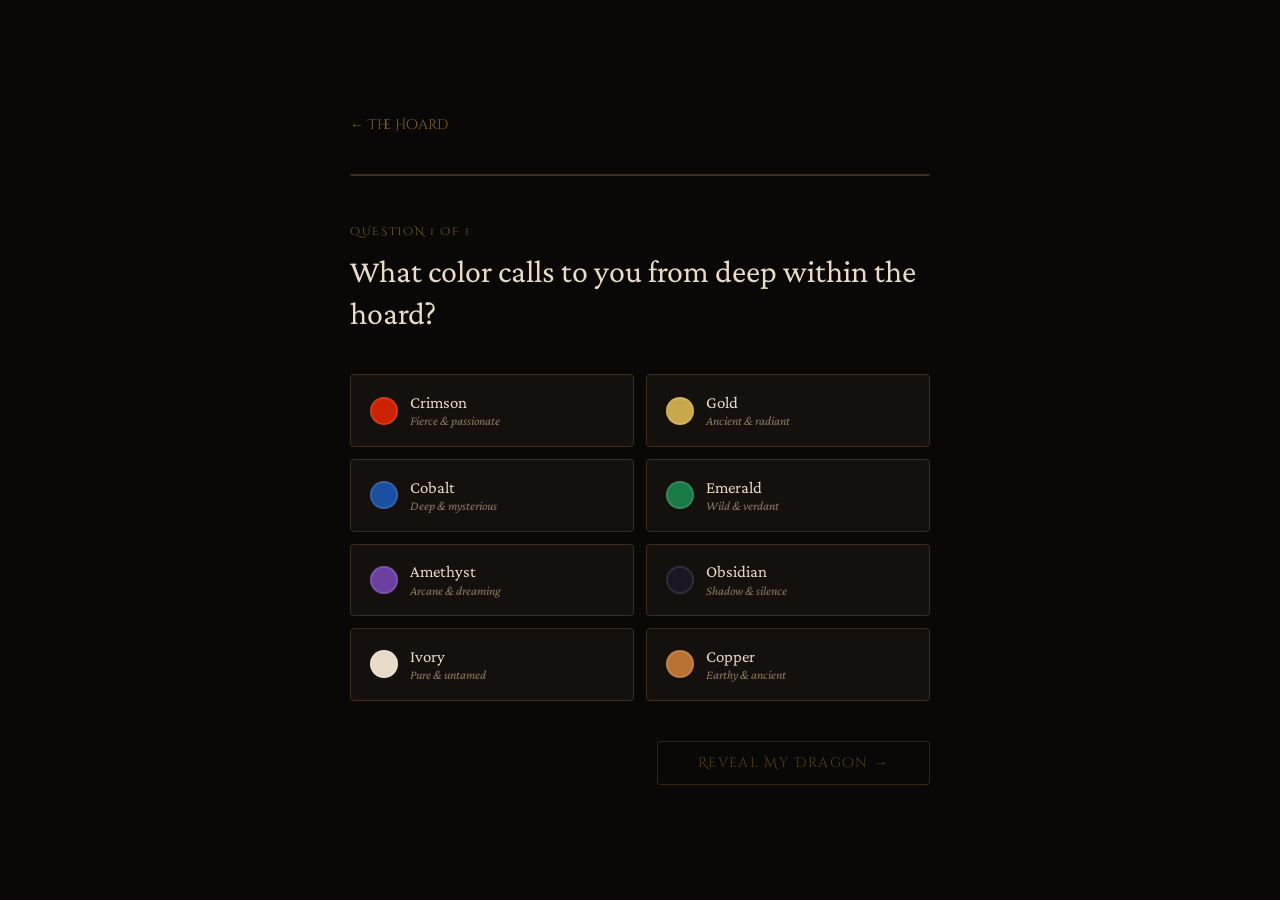
==== dragon_person_01/index.html @ 0d035095 "Basic version, no functionality" ====
<!DOCTYPE html>
<html lang="en">
<head>
  <meta charset="UTF-8">
  <meta name="viewport" content="width=device-width, initial-scale=1.0">
  <title>What Dragon Are You?</title>
  <link rel="preconnect" href="https://fonts.googleapis.com">
  <link href="https://fonts.googleapis.com/css2?family=Cinzel+Decorative:wght@700&family=Crimson+Pro:ital,wght@0,300;0,400;0,600;1,300;1,400&display=swap" rel="stylesheet">
  <style>
    :root {
      --bg: #0a0807;
      --surface: #13100e;
      --border: #3a2e22;
      --gold: #c9a84c;
      --gold-dim: #7a6030;
      --ember: #e05c2a;
      --text: #e8dcc8;
      --text-dim: #8a7a60;
    }
    * { box-sizing: border-box; margin: 0; padding: 0; }

    body {
      background: var(--bg);
      color: var(--text);
      font-family: 'Crimson Pro', serif;
      min-height: 100vh;
      display: flex;
      flex-direction: column;
      align-items: center;
      justify-content: center;
      padding: 2rem 1rem;
    }

    .container {
      max-width: 580px;
      width: 100%;
    }

    .back-link {
      display: inline-flex;
      align-items: center;
      gap: 0.4rem;
      color: var(--gold-dim);
      text-decoration: none;
      font-size: 0.85rem;
      font-family: 'Cinzel Decorative', serif;
      margin-bottom: 2.5rem;
      transition: color 0.2s;
    }
    .back-link:hover { color: var(--gold); }

    .progress-bar {
      height: 2px;
      background: var(--border);
      border-radius: 2px;
      margin-bottom: 3rem;
      overflow: hidden;
    }
    .progress-fill {
      height: 100%;
      background: linear-gradient(90deg, var(--gold-dim), var(--gold));
      border-radius: 2px;
      transition: width 0.5s ease;
    }

    .question-block {
      animation: fadeIn 0.5s ease;
    }
    @keyframes fadeIn {
      from { opacity: 0; transform: translateY(16px); }
      to { opacity: 1; transform: translateY(0); }
    }

    .q-number {
      font-family: 'Cinzel Decorative', serif;
      font-size: 0.7rem;
      color: var(--gold-dim);
      letter-spacing: 0.15em;
      margin-bottom: 0.75rem;
    }

    .q-text {
      font-size: clamp(1.5rem, 4vw, 2rem);
      font-weight: 400;
      line-height: 1.3;
      color: var(--text);
      margin-bottom: 2.5rem;
    }

    .choices {
      display: grid;
      grid-template-columns: 1fr 1fr;
      gap: 0.75rem;
    }

    .choice-btn {
      background: var(--surface);
      border: 1px solid var(--border);
      border-radius: 4px;
      padding: 1.1rem 1.2rem;
      cursor: pointer;
      transition: border-color 0.2s, background 0.2s, transform 0.15s;
      text-align: left;
      display: flex;
      align-items: center;
      gap: 0.75rem;
      color: var(--text);
      font-family: 'Crimson Pro', serif;
    }
    .choice-btn:hover {
      border-color: var(--gold-dim);
      background: #1a1410;
      transform: translateY(-2px);
    }
    .choice-btn.selected {
      border-color: var(--gold);
      background: #1e1810;
    }

    .choice-swatch {
      width: 28px;
      height: 28px;
      border-radius: 50%;
      flex-shrink: 0;
      border: 2px solid rgba(255,255,255,0.1);
    }
    .choice-label {
      font-size: 1.05rem;
      font-weight: 400;
    }
    .choice-sub {
      font-size: 0.8rem;
      color: var(--text-dim);
      font-style: italic;
      margin-top: 0.15rem;
    }

    .submit-row {
      margin-top: 2.5rem;
      text-align: right;
    }

    .submit-btn {
      background: transparent;
      border: 1px solid var(--gold-dim);
      color: var(--gold);
      font-family: 'Cinzel Decorative', serif;
      font-size: 0.85rem;
      padding: 0.75rem 2.5rem;
      border-radius: 3px;
      cursor: pointer;
      letter-spacing: 0.1em;
      transition: background 0.2s, border-color 0.2s, color 0.2s;
    }
    .submit-btn:hover:not(:disabled) {
      background: rgba(201,168,76,0.1);
      border-color: var(--gold);
    }
    .submit-btn:disabled {
      opacity: 0.35;
      cursor: not-allowed;
    }
  </style>
</head>
<body>
  <div class="container">
    <a href="../index.html" class="back-link">← The Hoard</a>

    <div class="progress-bar">
      <div class="progress-fill" id="progress" style="width: 0%"></div>
    </div>

    <div class="question-block" id="question-block">
      <div class="q-number">QUESTION 1 OF 1</div>
      <div class="q-text">What color calls to you from deep within the hoard?</div>

      <div class="choices" id="choices"></div>

      <div class="submit-row">
        <button class="submit-btn" id="submit-btn" disabled>Reveal My Dragon →</button>
      </div>
    </div>
  </div>

  <script>
    // ── Color options ───────────────────────────────────────────
    // Add more questions here later — just append to QUESTIONS array
    const QUESTIONS = [
      {
        key: 'color',
        text: 'What color calls to you from deep within the hoard?',
        options: [
          { value: 'crimson',   label: 'Crimson',   sub: 'Fierce & passionate',  hex: '#cc2200' },
          { value: 'gold',      label: 'Gold',      sub: 'Ancient & radiant',    hex: '#c9a84c' },
          { value: 'cobalt',    label: 'Cobalt',    sub: 'Deep & mysterious',    hex: '#1a4fa0' },
          { value: 'emerald',   label: 'Emerald',   sub: 'Wild & verdant',       hex: '#1a7a45' },
          { value: 'amethyst',  label: 'Amethyst',  sub: 'Arcane & dreaming',    hex: '#6b3fa0' },
          { value: 'obsidian',  label: 'Obsidian',  sub: 'Shadow & silence',     hex: '#1a1520' },
          { value: 'ivory',     label: 'Ivory',     sub: 'Pure & untamed',       hex: '#e8dcc8' },
          { value: 'copper',    label: 'Copper',    sub: 'Earthy & ancient',     hex: '#b87333' },
        ]
      }
    ];

    // ── Cookie helpers ──────────────────────────────────────────
    function setCookie(name, value, days = 365) {
      const d = new Date();
      d.setTime(d.getTime() + days * 24 * 60 * 60 * 1000);
      document.cookie = `${name}=${encodeURIComponent(value)};expires=${d.toUTCString()};path=/`;
    }
    function getCookie(name) {
      const v = document.cookie.split(';').map(c => c.trim()).find(c => c.startsWith(name + '='));
      return v ? decodeURIComponent(v.split('=')[1]) : null;
    }

    // ── Build UI ────────────────────────────────────────────────
    const q = QUESTIONS[0];
    const choices = document.getElementById('choices');
    let selected = null;

    q.options.forEach(opt => {
      const btn = document.createElement('button');
      btn.className = 'choice-btn';
      btn.dataset.value = opt.value;
      btn.dataset.hex = opt.hex;
      btn.innerHTML = `
        <span class="choice-swatch" style="background:${opt.hex}"></span>
        <span>
          <div class="choice-label">${opt.label}</div>
          <div class="choice-sub">${opt.sub}</div>
        </span>
      `;
      btn.addEventListener('click', () => {
        document.querySelectorAll('.choice-btn').forEach(b => b.classList.remove('selected'));
        btn.classList.add('selected');
        selected = { value: opt.value, hex: opt.hex };
        document.getElementById('submit-btn').disabled = false;
      });
      choices.appendChild(btn);
    });

    document.getElementById('progress').style.width = '0%';

    document.getElementById('submit-btn').addEventListener('click', () => {
      if (!selected) return;
      // Save answers as cookie
      const answers = { color: selected.value, colorHex: selected.hex };
      setCookie('quiz_dragon_person_01_answers', JSON.stringify(answers));
      setCookie('quiz_dragon_person_01_done', 'true');
      window.location.href = 'result.html';
    });
  </script>
</body>
</html>
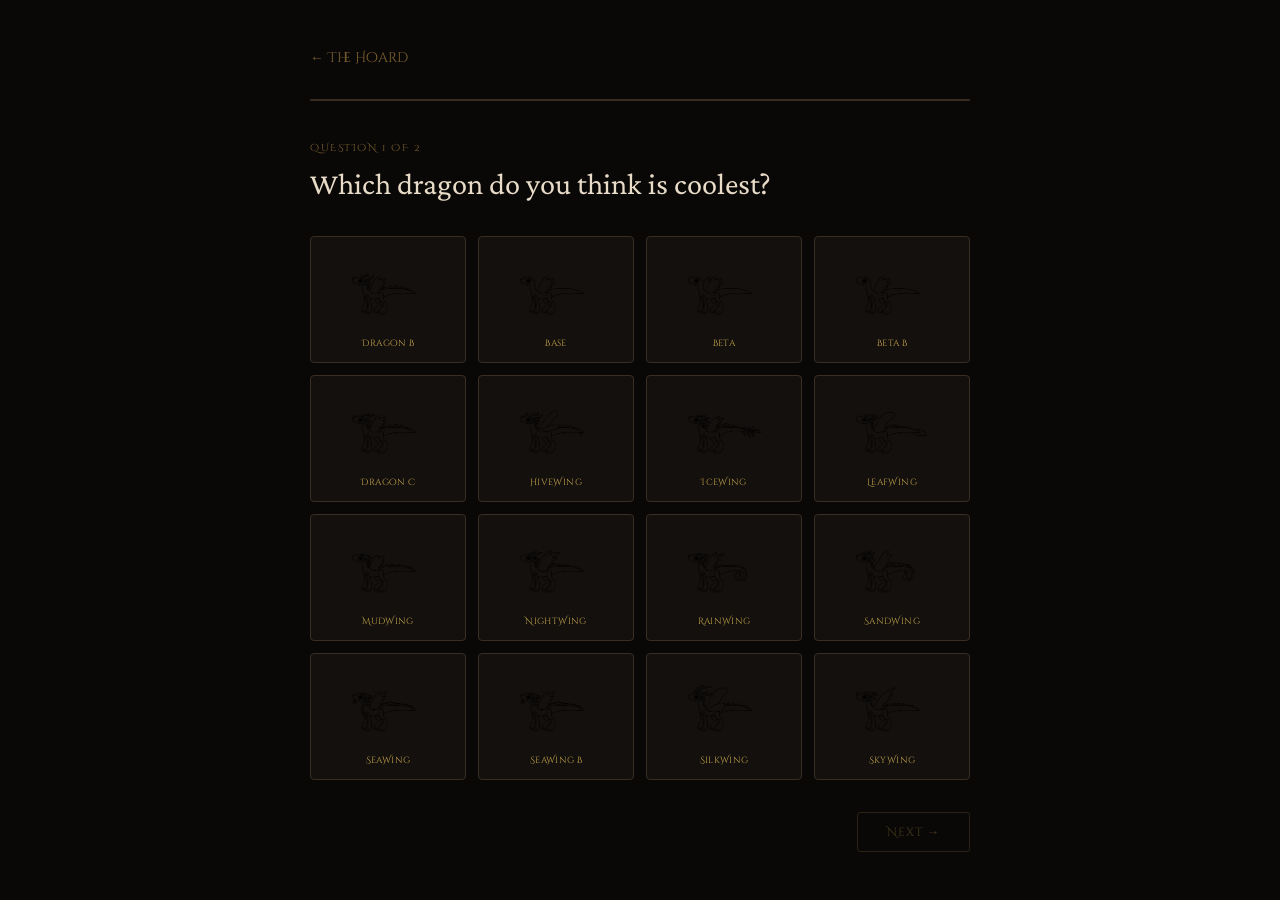
==== commit 48afc5ff: "first functional version?" ====
--- a/dragon_person_01/index.html
+++ b/dragon_person_01/index.html
@@ -18,7 +18,6 @@
       --text-dim: #8a7a60;
     }
     * { box-sizing: border-box; margin: 0; padding: 0; }
-
     body {
       background: var(--bg);
       color: var(--text);
@@ -30,225 +29,239 @@
       justify-content: center;
       padding: 2rem 1rem;
     }
-
-    .container {
-      max-width: 580px;
-      width: 100%;
-    }
-
+    .container { max-width: 660px; width: 100%; }
     .back-link {
-      display: inline-flex;
-      align-items: center;
-      gap: 0.4rem;
-      color: var(--gold-dim);
-      text-decoration: none;
-      font-size: 0.85rem;
-      font-family: 'Cinzel Decorative', serif;
-      margin-bottom: 2.5rem;
-      transition: color 0.2s;
+      display: inline-flex; align-items: center; gap: 0.4rem;
+      color: var(--gold-dim); text-decoration: none;
+      font-size: 0.85rem; font-family: 'Cinzel Decorative', serif;
+      margin-bottom: 2rem; transition: color 0.2s;
     }
     .back-link:hover { color: var(--gold); }
-
     .progress-bar {
-      height: 2px;
-      background: var(--border);
-      border-radius: 2px;
-      margin-bottom: 3rem;
-      overflow: hidden;
+      height: 2px; background: var(--border); border-radius: 2px;
+      margin-bottom: 2.5rem; overflow: hidden;
     }
     .progress-fill {
       height: 100%;
       background: linear-gradient(90deg, var(--gold-dim), var(--gold));
-      border-radius: 2px;
-      transition: width 0.5s ease;
-    }
-
-    .question-block {
-      animation: fadeIn 0.5s ease;
-    }
+      border-radius: 2px; transition: width 0.5s ease;
+    }
+    .screen { display: none; animation: fadeIn 0.4s ease; }
+    .screen.active { display: block; }
     @keyframes fadeIn {
-      from { opacity: 0; transform: translateY(16px); }
-      to { opacity: 1; transform: translateY(0); }
-    }
-
+      from { opacity: 0; transform: translateY(14px); }
+      to   { opacity: 1; transform: translateY(0); }
+    }
     .q-number {
-      font-family: 'Cinzel Decorative', serif;
-      font-size: 0.7rem;
-      color: var(--gold-dim);
-      letter-spacing: 0.15em;
-      margin-bottom: 0.75rem;
-    }
-
+      font-family: 'Cinzel Decorative', serif; font-size: 0.65rem;
+      color: var(--gold-dim); letter-spacing: 0.15em; margin-bottom: 0.6rem;
+    }
     .q-text {
-      font-size: clamp(1.5rem, 4vw, 2rem);
-      font-weight: 400;
-      line-height: 1.3;
-      color: var(--text);
-      margin-bottom: 2.5rem;
-    }
-
-    .choices {
+      font-size: clamp(1.4rem, 4vw, 1.9rem); font-weight: 400;
+      line-height: 1.3; margin-bottom: 2rem;
+    }
+    /* Dragon grid */
+    .dragon-grid {
       display: grid;
-      grid-template-columns: 1fr 1fr;
+      grid-template-columns: repeat(auto-fill, minmax(130px, 1fr));
       gap: 0.75rem;
     }
-
-    .choice-btn {
-      background: var(--surface);
-      border: 1px solid var(--border);
-      border-radius: 4px;
-      padding: 1.1rem 1.2rem;
-      cursor: pointer;
+    .dragon-card {
+      background: var(--surface); border: 1px solid var(--border);
+      border-radius: 4px; padding: 0.75rem; cursor: pointer;
       transition: border-color 0.2s, background 0.2s, transform 0.15s;
-      text-align: left;
-      display: flex;
-      align-items: center;
+      text-align: center; color: var(--text);
+      font-family: 'Crimson Pro', serif;
+    }
+    .dragon-card:hover  { border-color: var(--gold-dim); background: #1a1410; transform: translateY(-2px); }
+    .dragon-card.selected { border-color: var(--gold); background: #1e1810; }
+    .dragon-preview {
+      width: 80px; height: 80px; object-fit: contain;
+      margin: 0 auto 0.5rem; display: block;
+    }
+    .dragon-placeholder {
+      width: 80px; height: 80px; margin: 0 auto 0.5rem;
+      display: none; align-items: center; justify-content: center;
+      font-size: 2.2rem; opacity: 0.25;
+    }
+    .dragon-card-name {
+      font-family: 'Cinzel Decorative', serif; font-size: 0.58rem;
+      color: var(--gold); letter-spacing: 0.04em; line-height: 1.4;
+    }
+    /* Color grid */
+    .color-grid {
+      display: grid;
+      grid-template-columns: repeat(auto-fill, minmax(140px, 1fr));
       gap: 0.75rem;
-      color: var(--text);
-      font-family: 'Crimson Pro', serif;
-    }
-    .choice-btn:hover {
-      border-color: var(--gold-dim);
-      background: #1a1410;
-      transform: translateY(-2px);
-    }
-    .choice-btn.selected {
-      border-color: var(--gold);
-      background: #1e1810;
-    }
-
-    .choice-swatch {
-      width: 28px;
-      height: 28px;
-      border-radius: 50%;
-      flex-shrink: 0;
-      border: 2px solid rgba(255,255,255,0.1);
-    }
-    .choice-label {
-      font-size: 1.05rem;
-      font-weight: 400;
-    }
-    .choice-sub {
-      font-size: 0.8rem;
-      color: var(--text-dim);
-      font-style: italic;
-      margin-top: 0.15rem;
-    }
-
-    .submit-row {
-      margin-top: 2.5rem;
-      text-align: right;
-    }
-
-    .submit-btn {
+    }
+    .color-card {
+      background: var(--surface); border: 1px solid var(--border);
+      border-radius: 4px; padding: 0.9rem 1rem; cursor: pointer;
+      transition: border-color 0.2s, background 0.2s, transform 0.15s;
+      display: flex; align-items: center; gap: 0.7rem;
+      color: var(--text); font-family: 'Crimson Pro', serif;
+    }
+    .color-card:hover   { border-color: var(--gold-dim); background: #1a1410; transform: translateY(-2px); }
+    .color-card.selected { border-color: var(--gold); background: #1e1810; }
+    .color-swatch {
+      width: 26px; height: 26px; border-radius: 50%; flex-shrink: 0;
+      border: 2px solid rgba(255,255,255,0.12);
+    }
+    .color-name { font-size: 0.95rem; }
+    .color-sub  { font-size: 0.75rem; color: var(--text-dim); font-style: italic; margin-top: 0.1rem; }
+    /* Nav */
+    .nav-row {
+      margin-top: 2rem; display: flex;
+      justify-content: space-between; align-items: center;
+    }
+    .btn {
+      border-radius: 3px; cursor: pointer;
+      font-family: 'Cinzel Decorative', serif; font-size: 0.78rem;
+      padding: 0.65rem 1.8rem; letter-spacing: 0.08em;
+      transition: background 0.2s, border-color 0.2s, color 0.2s;
       background: transparent;
-      border: 1px solid var(--gold-dim);
-      color: var(--gold);
-      font-family: 'Cinzel Decorative', serif;
-      font-size: 0.85rem;
-      padding: 0.75rem 2.5rem;
-      border-radius: 3px;
-      cursor: pointer;
-      letter-spacing: 0.1em;
-      transition: background 0.2s, border-color 0.2s, color 0.2s;
-    }
-    .submit-btn:hover:not(:disabled) {
-      background: rgba(201,168,76,0.1);
-      border-color: var(--gold);
-    }
-    .submit-btn:disabled {
-      opacity: 0.35;
-      cursor: not-allowed;
-    }
+    }
+    .btn-primary { border: 1px solid var(--gold-dim); color: var(--gold); }
+    .btn-primary:hover:not(:disabled) { background: rgba(201,168,76,0.1); border-color: var(--gold); }
+    .btn-primary:disabled { opacity: 0.3; cursor: not-allowed; }
+    .btn-ghost  { border: 1px solid var(--border); color: var(--text-dim); }
+    .btn-ghost:hover { border-color: var(--gold-dim); color: var(--text); }
+    .invisible  { opacity: 0; pointer-events: none; }
   </style>
 </head>
 <body>
-  <div class="container">
-    <a href="../index.html" class="back-link">← The Hoard</a>
-
-    <div class="progress-bar">
-      <div class="progress-fill" id="progress" style="width: 0%"></div>
-    </div>
-
-    <div class="question-block" id="question-block">
-      <div class="q-number">QUESTION 1 OF 1</div>
-      <div class="q-text">What color calls to you from deep within the hoard?</div>
-
-      <div class="choices" id="choices"></div>
-
-      <div class="submit-row">
-        <button class="submit-btn" id="submit-btn" disabled>Reveal My Dragon →</button>
-      </div>
+<div class="container">
+  <a href="../index.html" class="back-link">← The Hoard</a>
+  <div class="progress-bar"><div class="progress-fill" id="progress" style="width:0%"></div></div>
+
+  <!-- Q1 -->
+  <div class="screen active" id="screen-1">
+    <div class="q-number">QUESTION 1 OF 2</div>
+    <div class="q-text">Which dragon do you think is coolest?</div>
+    <div class="dragon-grid" id="dragon-grid"></div>
+    <div class="nav-row">
+      <span></span>
+      <button class="btn btn-primary" id="q1-next" disabled>Next →</button>
     </div>
   </div>
 
-  <script>
-    // ── Color options ───────────────────────────────────────────
-    // Add more questions here later — just append to QUESTIONS array
-    const QUESTIONS = [
-      {
-        key: 'color',
-        text: 'What color calls to you from deep within the hoard?',
-        options: [
-          { value: 'crimson',   label: 'Crimson',   sub: 'Fierce & passionate',  hex: '#cc2200' },
-          { value: 'gold',      label: 'Gold',      sub: 'Ancient & radiant',    hex: '#c9a84c' },
-          { value: 'cobalt',    label: 'Cobalt',    sub: 'Deep & mysterious',    hex: '#1a4fa0' },
-          { value: 'emerald',   label: 'Emerald',   sub: 'Wild & verdant',       hex: '#1a7a45' },
-          { value: 'amethyst',  label: 'Amethyst',  sub: 'Arcane & dreaming',    hex: '#6b3fa0' },
-          { value: 'obsidian',  label: 'Obsidian',  sub: 'Shadow & silence',     hex: '#1a1520' },
-          { value: 'ivory',     label: 'Ivory',     sub: 'Pure & untamed',       hex: '#e8dcc8' },
-          { value: 'copper',    label: 'Copper',    sub: 'Earthy & ancient',     hex: '#b87333' },
-        ]
-      }
-    ];
-
-    // ── Cookie helpers ──────────────────────────────────────────
-    function setCookie(name, value, days = 365) {
-      const d = new Date();
-      d.setTime(d.getTime() + days * 24 * 60 * 60 * 1000);
-      document.cookie = `${name}=${encodeURIComponent(value)};expires=${d.toUTCString()};path=/`;
-    }
-    function getCookie(name) {
-      const v = document.cookie.split(';').map(c => c.trim()).find(c => c.startsWith(name + '='));
-      return v ? decodeURIComponent(v.split('=')[1]) : null;
-    }
-
-    // ── Build UI ────────────────────────────────────────────────
-    const q = QUESTIONS[0];
-    const choices = document.getElementById('choices');
-    let selected = null;
-
-    q.options.forEach(opt => {
-      const btn = document.createElement('button');
-      btn.className = 'choice-btn';
-      btn.dataset.value = opt.value;
-      btn.dataset.hex = opt.hex;
-      btn.innerHTML = `
-        <span class="choice-swatch" style="background:${opt.hex}"></span>
-        <span>
-          <div class="choice-label">${opt.label}</div>
-          <div class="choice-sub">${opt.sub}</div>
-        </span>
-      `;
-      btn.addEventListener('click', () => {
-        document.querySelectorAll('.choice-btn').forEach(b => b.classList.remove('selected'));
-        btn.classList.add('selected');
-        selected = { value: opt.value, hex: opt.hex };
-        document.getElementById('submit-btn').disabled = false;
-      });
-      choices.appendChild(btn);
+  <!-- Q2 -->
+  <div class="screen" id="screen-2">
+    <div class="q-number">QUESTION 2 OF 2</div>
+    <div class="q-text">What color calls to you from deep within the hoard?</div>
+    <div class="color-grid" id="color-grid"></div>
+    <div class="nav-row">
+      <button class="btn btn-ghost" id="q2-back">← Back</button>
+      <button class="btn btn-primary" id="q2-submit" disabled>Reveal My Dragon →</button>
+    </div>
+  </div>
+</div>
+
+<script>
+  const DRAGONS = [
+    { file: 'b',         label: 'Dragon B'  },
+    { file: 'base',      label: 'Base'      },
+    { file: 'beta',      label: 'Beta'      },
+    { file: 'betab',     label: 'Beta B'    },
+    { file: 'c',         label: 'Dragon C'  },
+    { file: 'hivewing',  label: 'HiveWing'  },
+    { file: 'icewing',   label: 'IceWing'   },
+    { file: 'leafwing',  label: 'LeafWing'  },
+    { file: 'mudwing',   label: 'MudWing'   },
+    { file: 'nightwing', label: 'NightWing' },
+    { file: 'rainwing',  label: 'RainWing'  },
+    { file: 'sandwing',  label: 'SandWing'  },
+    { file: 'seawing',   label: 'SeaWing'   },
+    { file: 'seawingb',  label: 'SeaWing B' },
+    { file: 'silkwing',  label: 'SilkWing'  },
+    { file: 'skywing',   label: 'SkyWing'   },
+  ];
+
+  const COLORS = [
+    { value: 'crimson',  label: 'Crimson',  sub: 'Fierce & passionate', hex: '#cc2200' },
+    { value: 'gold',     label: 'Gold',     sub: 'Ancient & radiant',   hex: '#c9a84c' },
+    { value: 'cobalt',   label: 'Cobalt',   sub: 'Deep & mysterious',   hex: '#1a4fa0' },
+    { value: 'emerald',  label: 'Emerald',  sub: 'Wild & verdant',      hex: '#1a7a45' },
+    { value: 'amethyst', label: 'Amethyst', sub: 'Arcane & dreaming',   hex: '#6b3fa0' },
+    { value: 'obsidian', label: 'Obsidian', sub: 'Shadow & silence',    hex: '#2a2535' },
+    { value: 'ivory',    label: 'Ivory',    sub: 'Pure & untamed',      hex: '#e8dcc8' },
+    { value: 'copper',   label: 'Copper',   sub: 'Earthy & ancient',    hex: '#b87333' },
+    { value: 'rose',     label: 'Rose',     sub: 'Soft & deadly',       hex: '#c05080' },
+    { value: 'teal',     label: 'Teal',     sub: 'Current & tide',      hex: '#2a9d8f' },
+    { value: 'silver',   label: 'Silver',   sub: 'Cold & precise',      hex: '#9ab0c0' },
+    { value: 'ochre',    label: 'Ochre',    sub: 'Dusty & ancient',     hex: '#c8860a' },
+  ];
+
+  function setCookie(name, val, days = 365) {
+    const d = new Date();
+    d.setTime(d.getTime() + days * 86400000);
+    document.cookie = `${name}=${encodeURIComponent(val)};expires=${d.toUTCString()};path=/`;
+  }
+
+  let selectedDragon = null;
+  let selectedColor  = null;
+
+  // Build dragon grid
+  const dgrid = document.getElementById('dragon-grid');
+  DRAGONS.forEach(d => {
+    const btn = document.createElement('button');
+    btn.className = 'dragon-card';
+    btn.innerHTML = `
+      <img class="dragon-preview" src="base/lines/${d.file}.png" alt="${d.label}"
+           onerror="this.style.display='none';this.nextElementSibling.style.display='flex'">
+      <div class="dragon-placeholder">🐉</div>
+      <div class="dragon-card-name">${d.label}</div>
+    `;
+    btn.addEventListener('click', () => {
+      dgrid.querySelectorAll('.dragon-card').forEach(c => c.classList.remove('selected'));
+      btn.classList.add('selected');
+      selectedDragon = d.file;
+      document.getElementById('q1-next').disabled = false;
     });
-
-    document.getElementById('progress').style.width = '0%';
-
-    document.getElementById('submit-btn').addEventListener('click', () => {
-      if (!selected) return;
-      // Save answers as cookie
-      const answers = { color: selected.value, colorHex: selected.hex };
-      setCookie('quiz_dragon_person_01_answers', JSON.stringify(answers));
-      setCookie('quiz_dragon_person_01_done', 'true');
-      window.location.href = 'result.html';
+    dgrid.appendChild(btn);
+  });
+
+  // Build color grid
+  const cgrid = document.getElementById('color-grid');
+  COLORS.forEach(c => {
+    const btn = document.createElement('button');
+    btn.className = 'color-card';
+    btn.innerHTML = `
+      <span class="color-swatch" style="background:${c.hex}"></span>
+      <span>
+        <div class="color-name">${c.label}</div>
+        <div class="color-sub">${c.sub}</div>
+      </span>
+    `;
+    btn.addEventListener('click', () => {
+      cgrid.querySelectorAll('.color-card').forEach(b => b.classList.remove('selected'));
+      btn.classList.add('selected');
+      selectedColor = { value: c.value, hex: c.hex };
+      document.getElementById('q2-submit').disabled = false;
     });
-  </script>
+    cgrid.appendChild(btn);
+  });
+
+  // Navigation
+  let current = 0;
+  const screens = ['screen-1', 'screen-2'];
+  function goTo(n) {
+    document.getElementById(screens[current]).classList.remove('active');
+    current = n;
+    document.getElementById(screens[current]).classList.add('active');
+    document.getElementById('progress').style.width = `${(current / (screens.length - 1)) * 100}%`;
+    window.scrollTo({ top: 0, behavior: 'smooth' });
+  }
+
+  document.getElementById('q1-next').addEventListener('click', () => { if (selectedDragon) goTo(1); });
+  document.getElementById('q2-back').addEventListener('click', () => goTo(0));
+  document.getElementById('q2-submit').addEventListener('click', () => {
+    if (!selectedDragon || !selectedColor) return;
+    const answers = { dragon: selectedDragon, color: selectedColor.value, colorHex: selectedColor.hex };
+    setCookie('quiz_dragon_person_01_answers', JSON.stringify(answers));
+    setCookie('quiz_dragon_person_01_done', 'true');
+    window.location.href = 'result.html';
+  });
+</script>
 </body>
 </html>
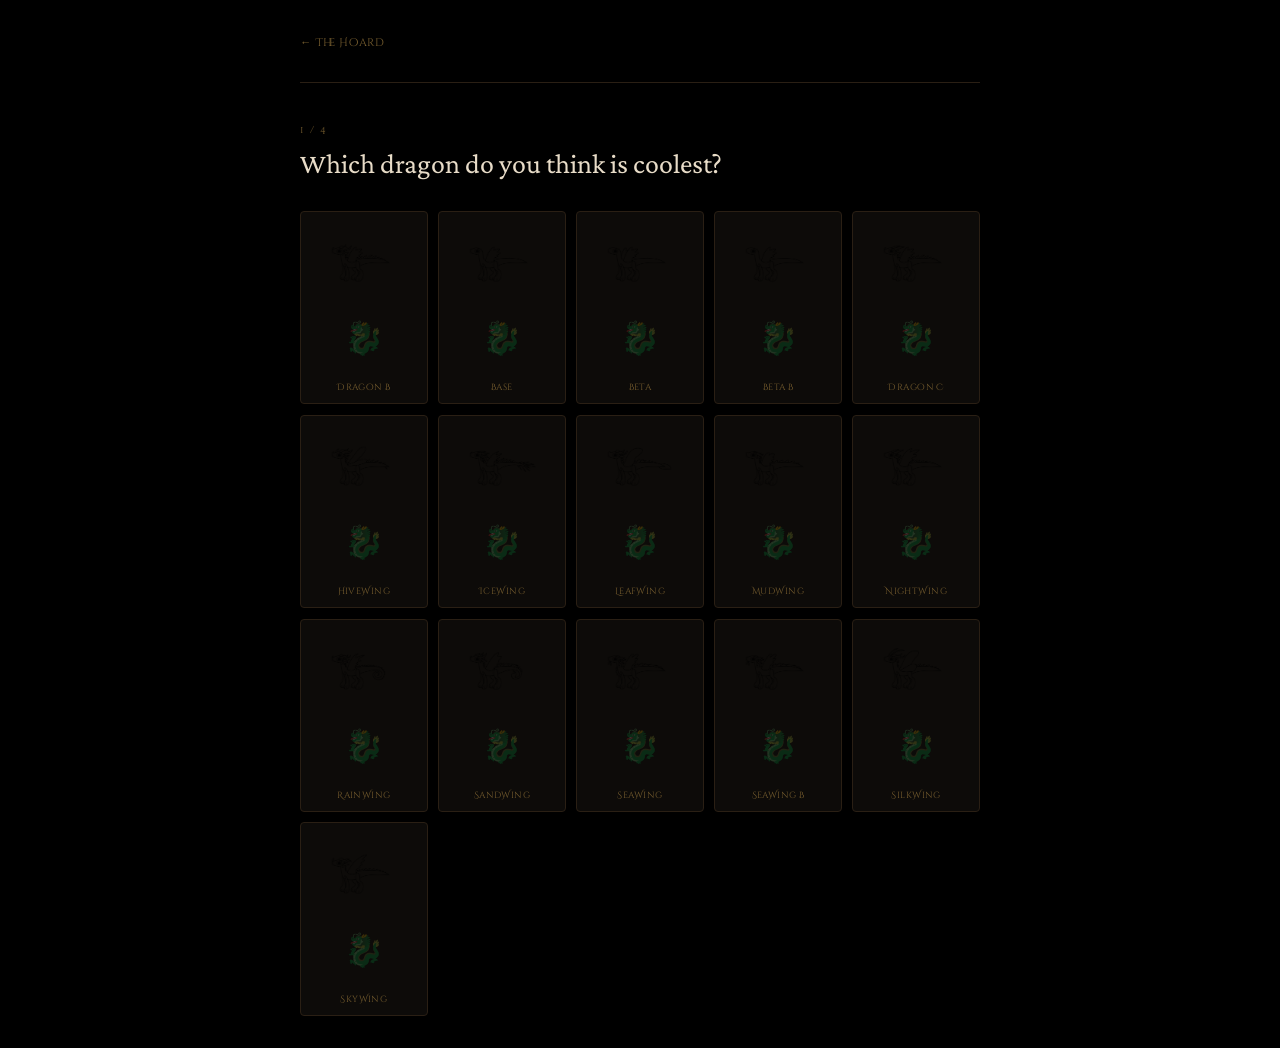
==== commit 7207d965: "more functionality" ====
--- a/dragon_person_01/index.html
+++ b/dragon_person_01/index.html
@@ -4,129 +4,115 @@
   <meta charset="UTF-8">
   <meta name="viewport" content="width=device-width, initial-scale=1.0">
   <title>What Dragon Are You?</title>
-  <link rel="preconnect" href="https://fonts.googleapis.com">
-  <link href="https://fonts.googleapis.com/css2?family=Cinzel+Decorative:wght@700&family=Crimson+Pro:ital,wght@0,300;0,400;0,600;1,300;1,400&display=swap" rel="stylesheet">
+  <link rel="stylesheet" href="../shared.css">
   <style>
-    :root {
-      --bg: #0a0807;
-      --surface: #13100e;
-      --border: #3a2e22;
-      --gold: #c9a84c;
-      --gold-dim: #7a6030;
-      --ember: #e05c2a;
-      --text: #e8dcc8;
-      --text-dim: #8a7a60;
-    }
-    * { box-sizing: border-box; margin: 0; padding: 0; }
-    body {
-      background: var(--bg);
-      color: var(--text);
-      font-family: 'Crimson Pro', serif;
-      min-height: 100vh;
-      display: flex;
-      flex-direction: column;
-      align-items: center;
-      justify-content: center;
-      padding: 2rem 1rem;
-    }
-    .container { max-width: 660px; width: 100%; }
-    .back-link {
-      display: inline-flex; align-items: center; gap: 0.4rem;
-      color: var(--gold-dim); text-decoration: none;
-      font-size: 0.85rem; font-family: 'Cinzel Decorative', serif;
-      margin-bottom: 2rem; transition: color 0.2s;
-    }
-    .back-link:hover { color: var(--gold); }
-    .progress-bar {
-      height: 2px; background: var(--border); border-radius: 2px;
-      margin-bottom: 2.5rem; overflow: hidden;
-    }
-    .progress-fill {
-      height: 100%;
-      background: linear-gradient(90deg, var(--gold-dim), var(--gold));
-      border-radius: 2px; transition: width 0.5s ease;
-    }
-    .screen { display: none; animation: fadeIn 0.4s ease; }
-    .screen.active { display: block; }
-    @keyframes fadeIn {
-      from { opacity: 0; transform: translateY(14px); }
-      to   { opacity: 1; transform: translateY(0); }
-    }
-    .q-number {
-      font-family: 'Cinzel Decorative', serif; font-size: 0.65rem;
-      color: var(--gold-dim); letter-spacing: 0.15em; margin-bottom: 0.6rem;
-    }
-    .q-text {
-      font-size: clamp(1.4rem, 4vw, 1.9rem); font-weight: 400;
-      line-height: 1.3; margin-bottom: 2rem;
-    }
-    /* Dragon grid */
+    /* ── Dragon thumbnail grid ─────────────────────────── */
     .dragon-grid {
       display: grid;
-      grid-template-columns: repeat(auto-fill, minmax(130px, 1fr));
-      gap: 0.75rem;
+      grid-template-columns: repeat(auto-fill, minmax(120px, 1fr));
+      gap: 0.65rem;
     }
     .dragon-card {
-      background: var(--surface); border: 1px solid var(--border);
-      border-radius: 4px; padding: 0.75rem; cursor: pointer;
-      transition: border-color 0.2s, background 0.2s, transform 0.15s;
-      text-align: center; color: var(--text);
-      font-family: 'Crimson Pro', serif;
-    }
-    .dragon-card:hover  { border-color: var(--gold-dim); background: #1a1410; transform: translateY(-2px); }
-    .dragon-card.selected { border-color: var(--gold); background: #1e1810; }
-    .dragon-preview {
-      width: 80px; height: 80px; object-fit: contain;
-      margin: 0 auto 0.5rem; display: block;
-    }
-    .dragon-placeholder {
-      width: 80px; height: 80px; margin: 0 auto 0.5rem;
-      display: none; align-items: center; justify-content: center;
-      font-size: 2.2rem; opacity: 0.25;
+      padding: 0.7rem 0.5rem 0.6rem;
+      text-align: center;
+    }
+    .dragon-thumb {
+      width: 72px; height: 72px;
+      object-fit: contain;
+      margin: 0 auto 0.45rem;
+      display: block;
+      opacity: 0.75;
+      transition: opacity 0.2s;
+    }
+    .dragon-card:hover .dragon-thumb,
+    .dragon-card.selected .dragon-thumb { opacity: 1; }
+    .dragon-thumb-placeholder {
+      width: 72px; height: 72px;
+      margin: 0 auto 0.45rem;
+      display: flex; align-items: center; justify-content: center;
+      font-size: 2rem; opacity: 0.2;
     }
     .dragon-card-name {
-      font-family: 'Cinzel Decorative', serif; font-size: 0.58rem;
-      color: var(--gold); letter-spacing: 0.04em; line-height: 1.4;
-    }
-    /* Color grid */
+      font-family: 'Cinzel Decorative', serif;
+      font-size: 0.55rem;
+      color: var(--gold-dim);
+      letter-spacing: 0.05em;
+      line-height: 1.4;
+    }
+    .dragon-card.selected .dragon-card-name { color: var(--gold); }
+
+    /* ── Color grid ────────────────────────────────────── */
     .color-grid {
       display: grid;
-      grid-template-columns: repeat(auto-fill, minmax(140px, 1fr));
-      gap: 0.75rem;
+      grid-template-columns: repeat(auto-fill, minmax(148px, 1fr));
+      gap: 0.65rem;
     }
     .color-card {
-      background: var(--surface); border: 1px solid var(--border);
-      border-radius: 4px; padding: 0.9rem 1rem; cursor: pointer;
-      transition: border-color 0.2s, background 0.2s, transform 0.15s;
+      padding: 0.85rem 1rem;
       display: flex; align-items: center; gap: 0.7rem;
-      color: var(--text); font-family: 'Crimson Pro', serif;
-    }
-    .color-card:hover   { border-color: var(--gold-dim); background: #1a1410; transform: translateY(-2px); }
-    .color-card.selected { border-color: var(--gold); background: #1e1810; }
+    }
     .color-swatch {
-      width: 26px; height: 26px; border-radius: 50%; flex-shrink: 0;
-      border: 2px solid rgba(255,255,255,0.12);
-    }
-    .color-name { font-size: 0.95rem; }
-    .color-sub  { font-size: 0.75rem; color: var(--text-dim); font-style: italic; margin-top: 0.1rem; }
-    /* Nav */
-    .nav-row {
-      margin-top: 2rem; display: flex;
-      justify-content: space-between; align-items: center;
-    }
-    .btn {
-      border-radius: 3px; cursor: pointer;
-      font-family: 'Cinzel Decorative', serif; font-size: 0.78rem;
-      padding: 0.65rem 1.8rem; letter-spacing: 0.08em;
-      transition: background 0.2s, border-color 0.2s, color 0.2s;
-      background: transparent;
-    }
-    .btn-primary { border: 1px solid var(--gold-dim); color: var(--gold); }
-    .btn-primary:hover:not(:disabled) { background: rgba(201,168,76,0.1); border-color: var(--gold); }
-    .btn-primary:disabled { opacity: 0.3; cursor: not-allowed; }
-    .btn-ghost  { border: 1px solid var(--border); color: var(--text-dim); }
-    .btn-ghost:hover { border-color: var(--gold-dim); color: var(--text); }
-    .invisible  { opacity: 0; pointer-events: none; }
+      width: 24px; height: 24px; border-radius: 50%; flex-shrink: 0;
+      border: 2px solid rgba(255,255,255,0.1);
+    }
+    .color-name { font-size: 0.95rem; line-height: 1.2; }
+    .color-sub  { font-size: 0.72rem; color: var(--text-dim); font-style: italic; }
+
+    /* ── Option list (Q3, Q4) ──────────────────────────── */
+    .option-list {
+      display: flex; flex-direction: column; gap: 0.55rem;
+    }
+    .option-card {
+      padding: 0.9rem 1.2rem;
+      display: flex; align-items: baseline; gap: 0.9rem;
+    }
+    .option-key {
+      font-family: 'Cinzel Decorative', serif;
+      font-size: 0.6rem;
+      color: var(--gold-dim);
+      letter-spacing: 0.1em;
+      flex-shrink: 0;
+      width: 1.4rem;
+      text-align: right;
+      transition: color 0.2s;
+    }
+    .option-card.selected .option-key { color: var(--gold); }
+    .option-label { font-size: 1.05rem; }
+    .option-sub   { font-size: 0.78rem; color: var(--text-dim); font-style: italic; margin-top: 0.1rem; }
+
+    /* ── Reveal screen ─────────────────────────────────── */
+    #screen-reveal {
+      text-align: center;
+    }
+    .reveal-title {
+      font-family: 'Cinzel Decorative', serif;
+      font-size: clamp(1.1rem, 3vw, 1.6rem);
+      color: var(--gold);
+      margin-bottom: 0.75rem;
+    }
+    .reveal-sub {
+      color: var(--text-dim);
+      font-style: italic;
+      font-size: 1rem;
+      margin-bottom: 2.5rem;
+      font-weight: 300;
+    }
+    .reveal-tags {
+      display: flex; flex-wrap: wrap;
+      justify-content: center; gap: 0.5rem;
+      margin-bottom: 2.5rem;
+    }
+    .tag {
+      background: var(--surface);
+      border: 1px solid var(--border-bright);
+      border-radius: 2px;
+      padding: 0.3rem 0.8rem;
+      font-size: 0.72rem;
+      font-family: 'Cinzel Decorative', serif;
+      color: var(--gold-dim);
+      letter-spacing: 0.06em;
+    }
+    .tag .tag-val { color: var(--text-dim); font-family: 'Crimson Pro', serif; font-style: italic; font-size: 0.85rem; letter-spacing: 0; }
   </style>
 </head>
 <body>
@@ -134,30 +120,51 @@
   <a href="../index.html" class="back-link">← The Hoard</a>
   <div class="progress-bar"><div class="progress-fill" id="progress" style="width:0%"></div></div>
 
-  <!-- Q1 -->
+  <!-- ── Q1: Dragon species ───────────────────────────────── -->
   <div class="screen active" id="screen-1">
-    <div class="q-number">QUESTION 1 OF 2</div>
+    <div class="q-number">1 / 4</div>
     <div class="q-text">Which dragon do you think is coolest?</div>
     <div class="dragon-grid" id="dragon-grid"></div>
-    <div class="nav-row">
-      <span></span>
-      <button class="btn btn-primary" id="q1-next" disabled>Next →</button>
-    </div>
-  </div>
-
-  <!-- Q2 -->
+  </div>
+
+  <!-- ── Q2: Color ────────────────────────────────────────── -->
   <div class="screen" id="screen-2">
-    <div class="q-number">QUESTION 2 OF 2</div>
+    <div class="q-number">2 / 4</div>
     <div class="q-text">What color calls to you from deep within the hoard?</div>
     <div class="color-grid" id="color-grid"></div>
-    <div class="nav-row">
-      <button class="btn btn-ghost" id="q2-back">← Back</button>
-      <button class="btn btn-primary" id="q2-submit" disabled>Reveal My Dragon →</button>
+  </div>
+
+  <!-- ── Q3: Activity → pattern type ─────────────────────── -->
+  <div class="screen" id="screen-3">
+    <div class="q-number">3 / 4</div>
+    <div class="q-text">Which of these do you enjoy most?</div>
+    <div class="option-list" id="activity-list"></div>
+  </div>
+
+  <!-- ── Q4: Title → pattern shape value ─────────────────── -->
+  <div class="screen" id="screen-4">
+    <div class="q-number">4 / 4</div>
+    <div class="q-text">Which of these titles do you relate to most?</div>
+    <div class="option-list" id="title-list"></div>
+  </div>
+
+  <!-- ── Reveal gate ──────────────────────────────────────── -->
+  <div class="screen" id="screen-reveal">
+    <div class="reveal-title">Your dragon awaits.</div>
+    <div class="reveal-sub">All choices made. Step through when you're ready.</div>
+    <div class="reveal-tags" id="reveal-tags"></div>
+    <div style="display:flex; justify-content:center; gap:0.75rem; flex-wrap:wrap;">
+      <button class="btn btn--ghost" id="retake-btn">Start Over</button>
+      <button class="btn btn--gold" id="reveal-btn">Reveal My Dragon →</button>
     </div>
   </div>
 </div>
 
 <script>
+  // ══════════════════════════════════════════════════════════
+  //  DATA
+  // ══════════════════════════════════════════════════════════
+
   const DRAGONS = [
     { file: 'b',         label: 'Dragon B'  },
     { file: 'base',      label: 'Base'      },
@@ -192,40 +199,97 @@
     { value: 'ochre',    label: 'Ochre',    sub: 'Dusty & ancient',     hex: '#c8860a' },
   ];
 
+  // Activity → pattern type
+  // patternType used as seed category in result.html
+  const ACTIVITIES = [
+    { value: 'running',  label: 'Running',          sub: 'The open road, the wind at your heels', patternType: 'stripes'  },
+    { value: 'climbing', label: 'Climbing',          sub: 'Rock and reach, summit in sight',       patternType: 'dots'     },
+    { value: 'basking',  label: 'Basking in the sun',sub: 'Still, warm, gloriously unhurried',     patternType: 'blobs'    },
+    { value: 'dancing',  label: 'Dancing',           sub: 'Sharp edges, sudden turns',             patternType: 'sharp'    },
+    { value: 'singing',  label: 'Singing',           sub: 'A long note unfurling in the air',      patternType: 'twisting' },
+    { value: 'surfing',  label: 'Surfing / Skating', sub: 'Ride the rhythm of the world',          patternType: 'waves'    },
+    { value: 'sleeping', label: 'Sleeping',          sub: 'Soft, deep, blissfully formless',       patternType: 'softblur' },
+  ];
+
+  // Title → pattern seed modifier (0–7)
+  const TITLES = [
+    { value: 'king',      label: 'King / Queen',  sub: 'Sovereignty flows from you',         seedMod: 0 },
+    { value: 'fighter',   label: 'Fighter',       sub: 'Conflict is how you know you\'re alive', seedMod: 1 },
+    { value: 'chief',     label: 'Chief',         sub: 'Others follow, without being asked',  seedMod: 2 },
+    { value: 'lover',     label: 'Lover',         sub: 'Everything you do, you do with heart', seedMod: 3 },
+    { value: 'explorer',  label: 'Explorer',      sub: 'There is always another horizon',     seedMod: 4 },
+    { value: 'builder',   label: 'Builder',       sub: 'You see what could be and make it',   seedMod: 5 },
+    { value: 'caretaker', label: 'Caretaker',     sub: 'Your strength is given to others',    seedMod: 6 },
+    { value: 'collector', label: 'Collector',     sub: 'Every beautiful thing deserves a home', seedMod: 7 },
+  ];
+
+  // ══════════════════════════════════════════════════════════
+  //  STATE
+  // ══════════════════════════════════════════════════════════
+  const answers = { dragon: null, color: null, colorHex: null, activity: null, patternType: null, title: null, seedMod: null };
+  const SCREENS  = ['screen-1','screen-2','screen-3','screen-4','screen-reveal'];
+  let current = 0;
+
+  // ══════════════════════════════════════════════════════════
+  //  COOKIES
+  // ══════════════════════════════════════════════════════════
   function setCookie(name, val, days = 365) {
     const d = new Date();
     d.setTime(d.getTime() + days * 86400000);
     document.cookie = `${name}=${encodeURIComponent(val)};expires=${d.toUTCString()};path=/`;
   }
-
-  let selectedDragon = null;
-  let selectedColor  = null;
-
-  // Build dragon grid
+  function deleteCookie(name) {
+    document.cookie = `${name}=;expires=Thu, 01 Jan 1970 00:00:00 UTC;path=/`;
+  }
+
+  // ══════════════════════════════════════════════════════════
+  //  NAVIGATION
+  // ══════════════════════════════════════════════════════════
+  function goTo(n) {
+    document.getElementById(SCREENS[current]).classList.remove('active');
+    current = n;
+    document.getElementById(SCREENS[current]).classList.add('active');
+    // progress: 0 at Q1, 100 at reveal screen
+    const pct = (current / (SCREENS.length - 1)) * 100;
+    document.getElementById('progress').style.width = pct + '%';
+    window.scrollTo({ top: 0, behavior: 'smooth' });
+  }
+
+  // Auto-advance: call this after each Q is answered
+  function advance() {
+    if (current < SCREENS.length - 1) goTo(current + 1);
+    if (current === SCREENS.length - 1) buildRevealSummary();
+  }
+
+  // ══════════════════════════════════════════════════════════
+  //  BUILD GRIDS
+  // ══════════════════════════════════════════════════════════
+
+  // Q1 — Dragon species
   const dgrid = document.getElementById('dragon-grid');
   DRAGONS.forEach(d => {
     const btn = document.createElement('button');
-    btn.className = 'dragon-card';
+    btn.className = 'choice-card dragon-card';
     btn.innerHTML = `
-      <img class="dragon-preview" src="base/lines/${d.file}.png" alt="${d.label}"
+      <img class="dragon-thumb" src="base/lines/${d.file}.png" alt="${d.label}"
            onerror="this.style.display='none';this.nextElementSibling.style.display='flex'">
-      <div class="dragon-placeholder">🐉</div>
+      <div class="dragon-thumb-placeholder">🐉</div>
       <div class="dragon-card-name">${d.label}</div>
     `;
     btn.addEventListener('click', () => {
       dgrid.querySelectorAll('.dragon-card').forEach(c => c.classList.remove('selected'));
       btn.classList.add('selected');
-      selectedDragon = d.file;
-      document.getElementById('q1-next').disabled = false;
+      answers.dragon = d.file;
+      setTimeout(advance, 180); // tiny delay so selection flash is visible
     });
     dgrid.appendChild(btn);
   });
 
-  // Build color grid
+  // Q2 — Color
   const cgrid = document.getElementById('color-grid');
   COLORS.forEach(c => {
     const btn = document.createElement('button');
-    btn.className = 'color-card';
+    btn.className = 'choice-card color-card';
     btn.innerHTML = `
       <span class="color-swatch" style="background:${c.hex}"></span>
       <span>
@@ -236,32 +300,93 @@
     btn.addEventListener('click', () => {
       cgrid.querySelectorAll('.color-card').forEach(b => b.classList.remove('selected'));
       btn.classList.add('selected');
-      selectedColor = { value: c.value, hex: c.hex };
-      document.getElementById('q2-submit').disabled = false;
+      answers.color    = c.value;
+      answers.colorHex = c.hex;
+      setTimeout(advance, 180);
     });
     cgrid.appendChild(btn);
   });
 
-  // Navigation
-  let current = 0;
-  const screens = ['screen-1', 'screen-2'];
-  function goTo(n) {
-    document.getElementById(screens[current]).classList.remove('active');
-    current = n;
-    document.getElementById(screens[current]).classList.add('active');
-    document.getElementById('progress').style.width = `${(current / (screens.length - 1)) * 100}%`;
-    window.scrollTo({ top: 0, behavior: 'smooth' });
-  }
-
-  document.getElementById('q1-next').addEventListener('click', () => { if (selectedDragon) goTo(1); });
-  document.getElementById('q2-back').addEventListener('click', () => goTo(0));
-  document.getElementById('q2-submit').addEventListener('click', () => {
-    if (!selectedDragon || !selectedColor) return;
-    const answers = { dragon: selectedDragon, color: selectedColor.value, colorHex: selectedColor.hex };
+  // Q3 — Activity
+  const alist = document.getElementById('activity-list');
+  ACTIVITIES.forEach((a, i) => {
+    const btn = document.createElement('button');
+    btn.className = 'choice-card option-card';
+    btn.innerHTML = `
+      <span class="option-key">${String.fromCharCode(65+i)}</span>
+      <span>
+        <div class="option-label">${a.label}</div>
+        <div class="option-sub">${a.sub}</div>
+      </span>
+    `;
+    btn.addEventListener('click', () => {
+      alist.querySelectorAll('.option-card').forEach(b => b.classList.remove('selected'));
+      btn.classList.add('selected');
+      answers.activity    = a.value;
+      answers.patternType = a.patternType;
+      setTimeout(advance, 180);
+    });
+    alist.appendChild(btn);
+  });
+
+  // Q4 — Title
+  const tlist = document.getElementById('title-list');
+  TITLES.forEach((t, i) => {
+    const btn = document.createElement('button');
+    btn.className = 'choice-card option-card';
+    btn.innerHTML = `
+      <span class="option-key">${String.fromCharCode(65+i)}</span>
+      <span>
+        <div class="option-label">${t.label}</div>
+        <div class="option-sub">${t.sub}</div>
+      </span>
+    `;
+    btn.addEventListener('click', () => {
+      tlist.querySelectorAll('.option-card').forEach(b => b.classList.remove('selected'));
+      btn.classList.add('selected');
+      answers.title   = t.value;
+      answers.seedMod = t.seedMod;
+      setTimeout(advance, 180);
+    });
+    tlist.appendChild(btn);
+  });
+
+  // ══════════════════════════════════════════════════════════
+  //  REVEAL SUMMARY
+  // ══════════════════════════════════════════════════════════
+  const COLOR_LABELS = Object.fromEntries(COLORS.map(c => [c.value, c.label]));
+
+  function buildRevealSummary() {
+    const tags = document.getElementById('reveal-tags');
+    tags.innerHTML = '';
+    const items = [
+      { k: 'Dragon',  v: DRAGONS.find(d => d.file === answers.dragon)?.label || answers.dragon },
+      { k: 'Color',   v: COLOR_LABELS[answers.color] || answers.color },
+      { k: 'Nature',  v: ACTIVITIES.find(a => a.value === answers.activity)?.label || answers.activity },
+      { k: 'Title',   v: TITLES.find(t => t.value === answers.title)?.label || answers.title },
+    ];
+    items.forEach(it => {
+      const tag = document.createElement('div');
+      tag.className = 'tag';
+      tag.innerHTML = `${it.k}: <span class="tag-val">${it.v}</span>`;
+      tags.appendChild(tag);
+    });
+  }
+
+  // ══════════════════════════════════════════════════════════
+  //  REVEAL / RETAKE
+  // ══════════════════════════════════════════════════════════
+  document.getElementById('reveal-btn').addEventListener('click', () => {
     setCookie('quiz_dragon_person_01_answers', JSON.stringify(answers));
     setCookie('quiz_dragon_person_01_done', 'true');
     window.location.href = 'result.html';
   });
+
+  document.getElementById('retake-btn').addEventListener('click', () => {
+    deleteCookie('quiz_dragon_person_01_answers');
+    deleteCookie('quiz_dragon_person_01_done');
+    window.location.reload();
+  });
 </script>
 </body>
 </html>
--- a/shared.css
+++ b/shared.css
@@ -0,0 +1,211 @@
+/* ═══════════════════════════════════════════════════════════
+   THE PERSONALITY HOARD — shared.css
+   Import this on every page. Add page-specific styles inline.
+   ═══════════════════════════════════════════════════════════ */
+
+@import url('https://fonts.googleapis.com/css2?family=Cinzel+Decorative:wght@700&family=Crimson+Pro:ital,wght@0,300;0,400;0,600;1,300;1,400&display=swap');
+
+/* ── Tokens ─────────────────────────────────────────────── */
+:root {
+  --bg:             #000000;
+  --surface:        #0d0b09;
+  --surface-2:      #141210;
+  --border:         #2a1f14;
+  --border-bright:  #4a3828;
+  --gold:           #c9a84c;
+  --gold-dim:       #7a6030;
+  --gold-faint:     rgba(201,168,76,0.07);
+  --ember:          #e05c2a;
+  --teal:           #2a9d8f;
+  --text:           #e8dcc8;
+  --text-dim:       #7a6a50;
+  --text-muted:     #3e3020;
+  --radius:         4px;
+  --ease:           0.2s ease;
+}
+
+/* ── Reset ──────────────────────────────────────────────── */
+*, *::before, *::after { box-sizing: border-box; margin: 0; padding: 0; }
+html { color-scheme: dark; }
+
+body {
+  background: var(--bg);
+  color: var(--text);
+  font-family: 'Crimson Pro', Georgia, serif;
+  min-height: 100vh;
+  display: flex;
+  flex-direction: column;
+  align-items: center;
+  justify-content: center;
+  padding: 2rem 1rem;
+  -webkit-font-smoothing: antialiased;
+}
+
+/* ── Layout ─────────────────────────────────────────────── */
+.container        { max-width: 680px; width: 100%; }
+.container--sm    { max-width: 500px; width: 100%; }
+.container--lg    { max-width: 860px; width: 100%; }
+
+/* ── Typography ─────────────────────────────────────────── */
+.display {
+  font-family: 'Cinzel Decorative', serif;
+  color: var(--gold);
+  letter-spacing: 0.05em;
+  line-height: 1.2;
+  text-shadow: 0 0 40px rgba(201,168,76,0.2);
+}
+.display--lg  { font-size: clamp(1.5rem, 5vw, 2.4rem); }
+.display--md  { font-size: clamp(1.1rem, 3vw, 1.6rem); }
+.display--sm  { font-size: 0.8rem; letter-spacing: 0.12em; }
+
+.q-number {
+  font-family: 'Cinzel Decorative', serif;
+  font-size: 0.62rem;
+  color: var(--gold-dim);
+  letter-spacing: 0.18em;
+  text-transform: uppercase;
+  margin-bottom: 0.5rem;
+}
+.q-text {
+  font-size: clamp(1.25rem, 3.5vw, 1.75rem);
+  font-weight: 400;
+  line-height: 1.35;
+  margin-bottom: 1.75rem;
+}
+
+/* ── Navigation ─────────────────────────────────────────── */
+.back-link {
+  display: inline-flex;
+  align-items: center;
+  gap: 0.4rem;
+  color: var(--gold-dim);
+  text-decoration: none;
+  font-family: 'Cinzel Decorative', serif;
+  font-size: 0.7rem;
+  letter-spacing: 0.06em;
+  margin-bottom: 2rem;
+  transition: color var(--ease);
+}
+.back-link:hover { color: var(--gold); }
+
+/* ── Progress bar ───────────────────────────────────────── */
+.progress-bar {
+  height: 1px;
+  background: var(--border);
+  margin-bottom: 2.5rem;
+  overflow: hidden;
+}
+.progress-fill {
+  height: 100%;
+  background: linear-gradient(90deg, var(--gold-dim), var(--gold));
+  transition: width 0.45s ease;
+}
+
+/* ── Buttons ────────────────────────────────────────────── */
+.btn {
+  display: inline-block;
+  border-radius: var(--radius);
+  cursor: pointer;
+  font-family: 'Cinzel Decorative', serif;
+  font-size: 0.72rem;
+  font-weight: 700;
+  padding: 0.65rem 1.8rem;
+  letter-spacing: 0.1em;
+  text-decoration: none;
+  text-align: center;
+  background: transparent;
+  border: 1px solid transparent;
+  white-space: nowrap;
+  -webkit-appearance: none;
+  transition: background var(--ease), border-color var(--ease), color var(--ease), transform 0.1s;
+}
+.btn:active:not(:disabled) { transform: scale(0.97); }
+
+.btn--gold {
+  border-color: var(--gold-dim);
+  color: var(--gold);
+}
+.btn--gold:hover:not(:disabled) {
+  background: rgba(201,168,76,0.1);
+  border-color: var(--gold);
+}
+
+.btn--ghost {
+  border-color: var(--border-bright);
+  color: var(--text-dim);
+}
+.btn--ghost:hover:not(:disabled) {
+  border-color: var(--gold-dim);
+  color: var(--text);
+}
+
+.btn--teal {
+  border-color: var(--teal);
+  color: var(--teal);
+}
+.btn--teal:hover:not(:disabled) {
+  background: rgba(42,157,143,0.12);
+  border-color: #3dbdb0;
+  color: #3dbdb0;
+}
+
+.btn:disabled { opacity: 0.25; cursor: not-allowed; }
+
+/* ── Choice cards (shared by all quizzes) ───────────────── */
+.choice-card {
+  background: var(--surface);
+  border: 1px solid var(--border);
+  border-radius: var(--radius);
+  cursor: pointer;
+  color: var(--text);
+  font-family: 'Crimson Pro', serif;
+  text-align: left;
+  transition: border-color var(--ease), background var(--ease), transform 0.15s;
+  -webkit-appearance: none;
+}
+.choice-card:hover {
+  border-color: var(--border-bright);
+  background: var(--surface-2);
+  transform: translateY(-2px);
+}
+.choice-card.selected {
+  border-color: var(--gold);
+  background: #1a1408;
+}
+.choice-card:active { transform: scale(0.98); }
+
+/* ── Screen transitions ─────────────────────────────────── */
+.screen { display: none; }
+.screen.active { display: block; animation: screenIn 0.35s ease; }
+@keyframes screenIn {
+  from { opacity: 0; transform: translateY(12px); }
+  to   { opacity: 1; transform: translateY(0); }
+}
+
+/* ── Nav row (prev/next) ────────────────────────────────── */
+.nav-row {
+  margin-top: 1.75rem;
+  display: flex;
+  justify-content: space-between;
+  align-items: center;
+}
+
+/* ── Spinner ────────────────────────────────────────────── */
+.spinner {
+  width: 30px; height: 30px;
+  border-radius: 50%;
+  border: 2px solid var(--border);
+  border-top-color: var(--gold-dim);
+  animation: spin 0.85s linear infinite;
+}
+@keyframes spin { to { transform: rotate(360deg); } }
+
+/* ── Floating animation (for result dragon) ─────────────── */
+@keyframes float {
+  0%,100% { transform: translateY(0); }
+  50%      { transform: translateY(-10px); }
+}
+@keyframes pulse-glow {
+  0%,100% { opacity: 0.55; transform: scale(1); }
+  50%      { opacity: 1;    transform: scale(1.06); }
+}
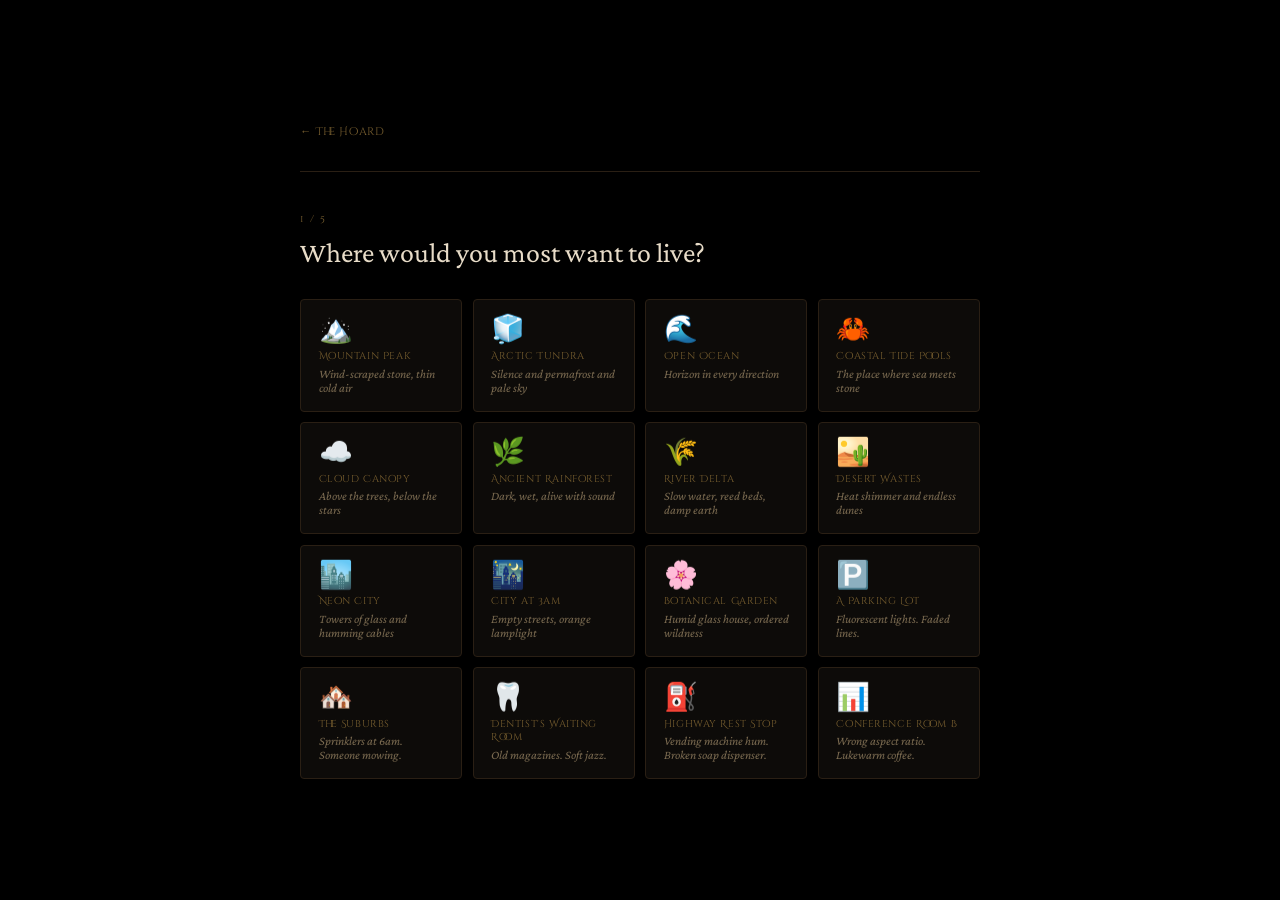
==== commit 663404be: "small changes to the way the end is presented" ====
--- a/dragon_person_01/index.html
+++ b/dragon_person_01/index.html
@@ -6,40 +6,25 @@
   <title>What Dragon Are You?</title>
   <link rel="stylesheet" href="../shared.css">
   <style>
-    /* ── Dragon thumbnail grid ─────────────────────────── */
-    .dragon-grid {
+    /* ── Location grid ─────────────────────────────────── */
+    .location-grid {
       display: grid;
-      grid-template-columns: repeat(auto-fill, minmax(120px, 1fr));
+      grid-template-columns: repeat(auto-fill, minmax(150px, 1fr));
       gap: 0.65rem;
     }
-    .dragon-card {
-      padding: 0.7rem 0.5rem 0.6rem;
-      text-align: center;
-    }
-    .dragon-thumb {
-      width: 72px; height: 72px;
-      object-fit: contain;
-      margin: 0 auto 0.45rem;
-      display: block;
-      opacity: 0.75;
-      transition: opacity 0.2s;
-    }
-    .dragon-card:hover .dragon-thumb,
-    .dragon-card.selected .dragon-thumb { opacity: 1; }
-    .dragon-thumb-placeholder {
-      width: 72px; height: 72px;
-      margin: 0 auto 0.45rem;
-      display: flex; align-items: center; justify-content: center;
-      font-size: 2rem; opacity: 0.2;
-    }
-    .dragon-card-name {
+    .location-card {
+      padding: 1rem 1.1rem;
+      display: flex; flex-direction: column;
+      align-items: flex-start; gap: 0.2rem;
+    }
+    .location-emoji { font-size: 1.7rem; margin-bottom: 0.2rem; line-height: 1; }
+    .location-name  {
       font-family: 'Cinzel Decorative', serif;
-      font-size: 0.55rem;
-      color: var(--gold-dim);
-      letter-spacing: 0.05em;
-      line-height: 1.4;
-    }
-    .dragon-card.selected .dragon-card-name { color: var(--gold); }
+      font-size: 0.6rem; color: var(--gold-dim);
+      letter-spacing: 0.06em; line-height: 1.4;
+    }
+    .location-sub   { font-size: 0.78rem; color: var(--text-dim); font-style: italic; }
+    .location-card.selected .location-name { color: var(--gold); }
 
     /* ── Color grid ────────────────────────────────────── */
     .color-grid {
@@ -58,61 +43,54 @@
     .color-name { font-size: 0.95rem; line-height: 1.2; }
     .color-sub  { font-size: 0.72rem; color: var(--text-dim); font-style: italic; }
 
-    /* ── Option list (Q3, Q4) ──────────────────────────── */
-    .option-list {
-      display: flex; flex-direction: column; gap: 0.55rem;
-    }
+    /* ── Option list ───────────────────────────────────── */
+    .option-list { display: flex; flex-direction: column; gap: 0.5rem; }
     .option-card {
-      padding: 0.9rem 1.2rem;
-      display: flex; align-items: baseline; gap: 0.9rem;
+      padding: 0.85rem 1.2rem;
+      display: flex; align-items: flex-start; gap: 0.9rem;
     }
     .option-key {
       font-family: 'Cinzel Decorative', serif;
-      font-size: 0.6rem;
-      color: var(--gold-dim);
-      letter-spacing: 0.1em;
-      flex-shrink: 0;
-      width: 1.4rem;
-      text-align: right;
+      font-size: 0.58rem; color: var(--gold-dim);
+      letter-spacing: 0.1em; flex-shrink: 0;
+      width: 1.4rem; text-align: right; padding-top: 0.2rem;
       transition: color 0.2s;
     }
     .option-card.selected .option-key { color: var(--gold); }
-    .option-label { font-size: 1.05rem; }
-    .option-sub   { font-size: 0.78rem; color: var(--text-dim); font-style: italic; margin-top: 0.1rem; }
+    .option-label { font-size: 1rem; line-height: 1.35; }
+    .option-sub   { font-size: 0.76rem; color: var(--text-dim); font-style: italic; margin-top: 0.15rem; }
 
     /* ── Reveal screen ─────────────────────────────────── */
-    #screen-reveal {
-      text-align: center;
+    #screen-reveal { text-align: center; padding: 4rem 0; }
+    #screen-reveal.screen.active { display: flex; flex-direction: column; align-items: center; justify-content: center; gap: 1.25rem; min-height: 60vh; }
+
+    .reveal-glyph {
+      font-size: 5.5rem; line-height: 1;
+      animation: breathe 3.5s ease-in-out infinite;
+      filter: drop-shadow(0 0 20px rgba(201,168,76,0.3));
+    }
+    @keyframes breathe {
+      0%,100% { transform: scale(1);    filter: drop-shadow(0 0 16px rgba(201,168,76,0.3)); }
+      50%      { transform: scale(1.05); filter: drop-shadow(0 0 40px rgba(224,92,42,0.5)); }
     }
     .reveal-title {
       font-family: 'Cinzel Decorative', serif;
-      font-size: clamp(1.1rem, 3vw, 1.6rem);
+      font-size: clamp(1.2rem, 3.5vw, 1.8rem);
       color: var(--gold);
-      margin-bottom: 0.75rem;
     }
     .reveal-sub {
-      color: var(--text-dim);
-      font-style: italic;
-      font-size: 1rem;
-      margin-bottom: 2.5rem;
-      font-weight: 300;
-    }
-    .reveal-tags {
-      display: flex; flex-wrap: wrap;
-      justify-content: center; gap: 0.5rem;
-      margin-bottom: 2.5rem;
-    }
-    .tag {
-      background: var(--surface);
-      border: 1px solid var(--border-bright);
-      border-radius: 2px;
-      padding: 0.3rem 0.8rem;
-      font-size: 0.72rem;
-      font-family: 'Cinzel Decorative', serif;
-      color: var(--gold-dim);
-      letter-spacing: 0.06em;
-    }
-    .tag .tag-val { color: var(--text-dim); font-family: 'Crimson Pro', serif; font-style: italic; font-size: 0.85rem; letter-spacing: 0; }
+      color: var(--text-dim); font-style: italic;
+      font-size: 1.05rem; font-weight: 300;
+    }
+    .reveal-actions {
+      display: flex; gap: 0.75rem; flex-wrap: wrap; justify-content: center;
+      margin-top: 0.5rem;
+    }
+    .btn--reveal {
+      font-size: 0.88rem !important;
+      padding: 1rem 3.5rem !important;
+      letter-spacing: 0.12em !important;
+    }
   </style>
 </head>
 <body>
@@ -120,273 +98,481 @@
   <a href="../index.html" class="back-link">← The Hoard</a>
   <div class="progress-bar"><div class="progress-fill" id="progress" style="width:0%"></div></div>
 
-  <!-- ── Q1: Dragon species ───────────────────────────────── -->
+  <!-- Q1: Location → dragon species -->
   <div class="screen active" id="screen-1">
-    <div class="q-number">1 / 4</div>
-    <div class="q-text">Which dragon do you think is coolest?</div>
-    <div class="dragon-grid" id="dragon-grid"></div>
+    <div class="q-number">1 / 5</div>
+    <div class="q-text">Where would you most want to live?</div>
+    <div class="location-grid" id="location-grid"></div>
   </div>
 
-  <!-- ── Q2: Color ────────────────────────────────────────── -->
+  <!-- Q2: Color -->
   <div class="screen" id="screen-2">
-    <div class="q-number">2 / 4</div>
+    <div class="q-number">2 / 5</div>
     <div class="q-text">What color calls to you from deep within the hoard?</div>
     <div class="color-grid" id="color-grid"></div>
   </div>
 
-  <!-- ── Q3: Activity → pattern type ─────────────────────── -->
+  <!-- Q3: Eye style (seeds eye procgen independently) -->
   <div class="screen" id="screen-3">
-    <div class="q-number">3 / 4</div>
+    <div class="q-number">3 / 5</div>
+    <div class="q-text">Which of these describes you best?</div>
+    <div class="option-list" id="eye-list"></div>
+  </div>
+
+  <!-- Q4: Activity → pattern type -->
+  <div class="screen" id="screen-4">
+    <div class="q-number">4 / 5</div>
     <div class="q-text">Which of these do you enjoy most?</div>
     <div class="option-list" id="activity-list"></div>
   </div>
 
-  <!-- ── Q4: Title → pattern shape value ─────────────────── -->
-  <div class="screen" id="screen-4">
-    <div class="q-number">4 / 4</div>
-    <div class="q-text">Which of these titles do you relate to most?</div>
-    <div class="option-list" id="title-list"></div>
+  <!-- Q5: Personality → pattern seed modifier -->
+  <div class="screen" id="screen-5">
+    <div class="q-number">5 / 5</div>
+    <div class="q-text">Which of these is you?</div>
+    <div class="option-list" id="personality-list"></div>
   </div>
 
-  <!-- ── Reveal gate ──────────────────────────────────────── -->
+  <!-- Reveal gate -->
   <div class="screen" id="screen-reveal">
+    <div class="reveal-glyph">🐉</div>
     <div class="reveal-title">Your dragon awaits.</div>
-    <div class="reveal-sub">All choices made. Step through when you're ready.</div>
-    <div class="reveal-tags" id="reveal-tags"></div>
-    <div style="display:flex; justify-content:center; gap:0.75rem; flex-wrap:wrap;">
+    <div class="reveal-sub">Step through when you're ready.</div>
+    <div class="reveal-actions">
       <button class="btn btn--ghost" id="retake-btn">Start Over</button>
-      <button class="btn btn--gold" id="reveal-btn">Reveal My Dragon →</button>
+      <button class="btn btn--gold btn--reveal" id="reveal-btn">Reveal My Dragon →</button>
     </div>
   </div>
 </div>
 
 <script>
-  // ══════════════════════════════════════════════════════════
-  //  DATA
-  // ══════════════════════════════════════════════════════════
-
-  const DRAGONS = [
-    { file: 'b',         label: 'Dragon B'  },
-    { file: 'base',      label: 'Base'      },
-    { file: 'beta',      label: 'Beta'      },
-    { file: 'betab',     label: 'Beta B'    },
-    { file: 'c',         label: 'Dragon C'  },
-    { file: 'hivewing',  label: 'HiveWing'  },
-    { file: 'icewing',   label: 'IceWing'   },
-    { file: 'leafwing',  label: 'LeafWing'  },
-    { file: 'mudwing',   label: 'MudWing'   },
-    { file: 'nightwing', label: 'NightWing' },
-    { file: 'rainwing',  label: 'RainWing'  },
-    { file: 'sandwing',  label: 'SandWing'  },
-    { file: 'seawing',   label: 'SeaWing'   },
-    { file: 'seawingb',  label: 'SeaWing B' },
-    { file: 'silkwing',  label: 'SilkWing'  },
-    { file: 'skywing',   label: 'SkyWing'   },
-  ];
-
-  const COLORS = [
-    { value: 'crimson',  label: 'Crimson',  sub: 'Fierce & passionate', hex: '#cc2200' },
-    { value: 'gold',     label: 'Gold',     sub: 'Ancient & radiant',   hex: '#c9a84c' },
-    { value: 'cobalt',   label: 'Cobalt',   sub: 'Deep & mysterious',   hex: '#1a4fa0' },
-    { value: 'emerald',  label: 'Emerald',  sub: 'Wild & verdant',      hex: '#1a7a45' },
-    { value: 'amethyst', label: 'Amethyst', sub: 'Arcane & dreaming',   hex: '#6b3fa0' },
-    { value: 'obsidian', label: 'Obsidian', sub: 'Shadow & silence',    hex: '#2a2535' },
-    { value: 'ivory',    label: 'Ivory',    sub: 'Pure & untamed',      hex: '#e8dcc8' },
-    { value: 'copper',   label: 'Copper',   sub: 'Earthy & ancient',    hex: '#b87333' },
-    { value: 'rose',     label: 'Rose',     sub: 'Soft & deadly',       hex: '#c05080' },
-    { value: 'teal',     label: 'Teal',     sub: 'Current & tide',      hex: '#2a9d8f' },
-    { value: 'silver',   label: 'Silver',   sub: 'Cold & precise',      hex: '#9ab0c0' },
-    { value: 'ochre',    label: 'Ochre',    sub: 'Dusty & ancient',     hex: '#c8860a' },
-  ];
-
-  // Activity → pattern type
-  // patternType used as seed category in result.html
-  const ACTIVITIES = [
-    { value: 'running',  label: 'Running',          sub: 'The open road, the wind at your heels', patternType: 'stripes'  },
-    { value: 'climbing', label: 'Climbing',          sub: 'Rock and reach, summit in sight',       patternType: 'dots'     },
-    { value: 'basking',  label: 'Basking in the sun',sub: 'Still, warm, gloriously unhurried',     patternType: 'blobs'    },
-    { value: 'dancing',  label: 'Dancing',           sub: 'Sharp edges, sudden turns',             patternType: 'sharp'    },
-    { value: 'singing',  label: 'Singing',           sub: 'A long note unfurling in the air',      patternType: 'twisting' },
-    { value: 'surfing',  label: 'Surfing / Skating', sub: 'Ride the rhythm of the world',          patternType: 'waves'    },
-    { value: 'sleeping', label: 'Sleeping',          sub: 'Soft, deep, blissfully formless',       patternType: 'softblur' },
-  ];
-
-  // Title → pattern seed modifier (0–7)
-  const TITLES = [
-    { value: 'king',      label: 'King / Queen',  sub: 'Sovereignty flows from you',         seedMod: 0 },
-    { value: 'fighter',   label: 'Fighter',       sub: 'Conflict is how you know you\'re alive', seedMod: 1 },
-    { value: 'chief',     label: 'Chief',         sub: 'Others follow, without being asked',  seedMod: 2 },
-    { value: 'lover',     label: 'Lover',         sub: 'Everything you do, you do with heart', seedMod: 3 },
-    { value: 'explorer',  label: 'Explorer',      sub: 'There is always another horizon',     seedMod: 4 },
-    { value: 'builder',   label: 'Builder',       sub: 'You see what could be and make it',   seedMod: 5 },
-    { value: 'caretaker', label: 'Caretaker',     sub: 'Your strength is given to others',    seedMod: 6 },
-    { value: 'collector', label: 'Collector',     sub: 'Every beautiful thing deserves a home', seedMod: 7 },
-  ];
-
-  // ══════════════════════════════════════════════════════════
-  //  STATE
-  // ══════════════════════════════════════════════════════════
-  const answers = { dragon: null, color: null, colorHex: null, activity: null, patternType: null, title: null, seedMod: null };
-  const SCREENS  = ['screen-1','screen-2','screen-3','screen-4','screen-reveal'];
-  let current = 0;
-
-  // ══════════════════════════════════════════════════════════
-  //  COOKIES
-  // ══════════════════════════════════════════════════════════
-  function setCookie(name, val, days = 365) {
-    const d = new Date();
-    d.setTime(d.getTime() + days * 86400000);
-    document.cookie = `${name}=${encodeURIComponent(val)};expires=${d.toUTCString()};path=/`;
+// ══════════════════════════════════════════════════
+//  Q1 — LOCATIONS → dragon file
+// ══════════════════════════════════════════════════
+const LOCATIONS = [
+  { file: 'skywing',   emoji: '🏔️',  label: 'Mountain Peak',           sub: 'Wind-scraped stone, thin cold air'           },
+  { file: 'icewing',   emoji: '🧊',  label: 'Arctic Tundra',            sub: 'Silence and permafrost and pale sky'         },
+  { file: 'seawing',   emoji: '🌊',  label: 'Open Ocean',               sub: 'Horizon in every direction'                  },
+  { file: 'seawingb',  emoji: '🦀',  label: 'Coastal Tide Pools',       sub: 'The place where sea meets stone'             },
+  { file: 'rainwing',  emoji: '☁️',  label: 'Cloud Canopy',             sub: 'Above the trees, below the stars'           },
+  { file: 'leafwing',  emoji: '🌿',  label: 'Ancient Rainforest',       sub: 'Dark, wet, alive with sound'                 },
+  { file: 'mudwing',   emoji: '🌾',  label: 'River Delta',              sub: 'Slow water, reed beds, damp earth'           },
+  { file: 'sandwing',  emoji: '🏜️',  label: 'Desert Wastes',            sub: 'Heat shimmer and endless dunes'              },
+  { file: 'hivewing',  emoji: '🏙️',  label: 'Neon City',                sub: 'Towers of glass and humming cables'          },
+  { file: 'nightwing', emoji: '🌃',  label: 'City at 3am',              sub: 'Empty streets, orange lamplight'             },
+  { file: 'silkwing',  emoji: '🌸',  label: 'Botanical Garden',         sub: 'Humid glass house, ordered wildness'         },
+  { file: 'b',         emoji: '🅿️',  label: 'A Parking Lot',            sub: 'Fluorescent lights. Faded lines.'            },
+  { file: 'base',      emoji: '🏘️',  label: 'The Suburbs',              sub: 'Sprinklers at 6am. Someone mowing.'          },
+  { file: 'beta',      emoji: '🦷',  label: "Dentist's Waiting Room",   sub: 'Old magazines. Soft jazz.'                   },
+  { file: 'betab',     emoji: '⛽',  label: 'Highway Rest Stop',        sub: 'Vending machine hum. Broken soap dispenser.' },
+  { file: 'c',         emoji: '📊',  label: 'Conference Room B',        sub: 'Wrong aspect ratio. Lukewarm coffee.'        },
+];
+
+// ══════════════════════════════════════════════════
+//  Q2 — COLORS
+// ══════════════════════════════════════════════════
+const COLORS = [
+  { value: 'crimson',  label: 'Crimson',  sub: 'Fierce & passionate', hex: '#cc2200' },
+  { value: 'gold',     label: 'Gold',     sub: 'Ancient & radiant',   hex: '#c9a84c' },
+  { value: 'cobalt',   label: 'Cobalt',   sub: 'Deep & mysterious',   hex: '#1a4fa0' },
+  { value: 'emerald',  label: 'Emerald',  sub: 'Wild & verdant',      hex: '#1a7a45' },
+  { value: 'amethyst', label: 'Amethyst', sub: 'Arcane & dreaming',   hex: '#6b3fa0' },
+  { value: 'ivory',    label: 'Ivory',    sub: 'Pure & untamed',      hex: '#e8dcc8' },
+  { value: 'copper',   label: 'Copper',   sub: 'Earthy & ancient',    hex: '#b87333' },
+  { value: 'rose',     label: 'Rose',     sub: 'Soft & deadly',       hex: '#c05080' },
+  { value: 'teal',     label: 'Teal',     sub: 'Current & tide',      hex: '#2a9d8f' },
+  { value: 'silver',   label: 'Silver',   sub: 'Cold & precise',      hex: '#9ab0c0' },
+  { value: 'ochre',    label: 'Ochre',    sub: 'Dusty & ancient',     hex: '#c8860a' },
+];
+
+// ══════════════════════════════════════════════════
+//  Q3 — EYE STYLES
+//  eyeStyle value is used + dragon to seed eye procgen
+// ══════════════════════════════════════════════════
+const EYE_STYLES = [
+  { value: 'passionate',  label: 'Passionate about silly things',  sub: 'You will die on this hill. It is a very small hill.',     style: 'pink_purple_swirl'     },
+  { value: 'loyal',       label: 'Loyal to a fault',               sub: 'You have forgiven things you probably shouldn\'t have.',   style: 'gold_white_swirl'      },
+  { value: 'brave',       label: 'Brave',                          sub: 'Not fearless. You just go anyway.',                        style: 'green_gold_split'      },
+  { value: 'quiet_lover', label: 'Quiet, but love passionately',   sub: 'Depth over volume, always.',                               style: 'purple_blue_blob'      },
+  { value: 'silly',       label: 'Silly',                          sub: 'Deeply, committedly, magnificently silly.',                 style: 'rainbow_swirl'         },
+  { value: 'wizard',      label: 'Problem-solving wizard',         sub: 'You see the solution before anyone else sees the problem.', style: 'cyan_blue_space'       },
+  { value: 'misunderstood', label: 'Misunderstood artist',         sub: 'They just don\'t get it yet.',                             style: 'black_purple_stripes'  },
+  { value: 'understood',  label: 'Perfectly understood artist',    sub: 'They get it. You\'re just that good.',                     style: 'pink_purple_hearts'    },
+];
+
+// ══════════════════════════════════════════════════
+//  Q4 — ACTIVITIES → pattern type
+// ══════════════════════════════════════════════════
+const ACTIVITIES = [
+  { value: 'running',  label: 'Running',           sub: 'The open road, the wind at your heels', patternType: 'stripes'   },
+  { value: 'climbing', label: 'Climbing',           sub: 'Rock and reach, summit in sight',       patternType: 'dots'      },
+  { value: 'basking',  label: 'Basking in the sun', sub: 'Still, warm, gloriously unhurried',     patternType: 'blobs'     },
+  { value: 'dancing',  label: 'Dancing',            sub: 'Sharp edges, sudden turns',             patternType: 'sharp'     },
+  { value: 'singing',  label: 'Singing',            sub: 'A long note unfurling in the air',      patternType: 'twisting'  },
+  { value: 'surfing',  label: 'Surfing / Skating',  sub: 'Ride the rhythm of the world',          patternType: 'waves'     },
+  { value: 'sleeping', label: 'Sleeping',           sub: 'Soft, deep, blissfully formless',       patternType: 'softblur'  },
+];
+
+// ══════════════════════════════════════════════════
+//  Q5 — PERSONALITY → seeds pattern RNG
+// ══════════════════════════════════════════════════
+const PERSONALITIES = [
+  { value: 'locked_in',   label: 'Locked in',                          sub: null,                             seedMod: 0 },
+  { value: 'born_to_shit', label: 'Born to shit, forced to wipe',      sub: null,                             seedMod: 1 },
+  { value: 'jester',      label: "The world's a stage and I'm the jester", sub: null,                         seedMod: 2 },
+  { value: 'lone_wolf',   label: 'Lone wolf',                          sub: 'Black fur. Bright red eyes. Silver claws. Super big fangs.', seedMod: 3 },
+  { value: 'captain',     label: 'Captain of this sinking ship',       sub: null,                             seedMod: 4 },
+  { value: 'director',    label: 'Director of the shitshow',           sub: null,                             seedMod: 5 },
+];
+
+// ══════════════════════════════════════════════════
+//  STATE
+// ══════════════════════════════════════════════════
+const answers = {
+  dragon: null,
+  color: null, colorHex: null,
+  eyeStyle: null, eyeStyleValue: null,
+  patternType: null,
+  seedMod: null,
+};
+const SCREENS = ['screen-1','screen-2','screen-3','screen-4','screen-5','screen-reveal'];
+let current = 0;
+
+// ══════════════════════════════════════════════════
+//  COOKIES
+// ══════════════════════════════════════════════════
+function setCookie(name, val, days = 365) {
+  const d = new Date();
+  d.setTime(d.getTime() + days * 86400000);
+  document.cookie = `${name}=${encodeURIComponent(val)};expires=${d.toUTCString()};path=/`;
+}
+function deleteCookie(name) {
+  document.cookie = `${name}=;expires=Thu, 01 Jan 1970 00:00:00 UTC;path=/`;
+}
+
+// ══════════════════════════════════════════════════
+//  NAVIGATION — auto-advance on selection
+// ══════════════════════════════════════════════════
+function goTo(n) {
+  document.getElementById(SCREENS[current]).classList.remove('active');
+  current = n;
+  document.getElementById(SCREENS[current]).classList.add('active');
+  document.getElementById('progress').style.width =
+    (current / (SCREENS.length - 1) * 100) + '%';
+  window.scrollTo({ top: 0, behavior: 'smooth' });
+}
+function advance() {
+  if (current < SCREENS.length - 1) goTo(current + 1);
+}
+
+// ══════════════════════════════════════════════════
+//  SEEDED PRNG (for eye previews)
+// ══════════════════════════════════════════════════
+function mulberry32(seed) {
+  return function() {
+    seed |= 0; seed = seed + 0x6D2B79F5 | 0;
+    let t = Math.imul(seed ^ seed >>> 15, 1 | seed);
+    t = t + Math.imul(t ^ t >>> 7, 61 | t) ^ t;
+    return ((t ^ t >>> 14) >>> 0) / 4294967296;
+  };
+}
+function strHash(s) {
+  let h = 0;
+  for (let i = 0; i < s.length; i++) h = (Math.imul(31, h) + s.charCodeAt(i)) | 0;
+  return h >>> 0;
+}
+
+// ══════════════════════════════════════════════════
+//  EYE PREVIEW — mini canvas rendering per style
+//  Drawn into a 42×42 canvas thumbnail
+// ══════════════════════════════════════════════════
+function drawEyePreview(canvas, style) {
+  const ctx = canvas.getContext('2d');
+  const W = canvas.width, H = canvas.height;
+  const cx = W/2, cy = H/2, r = Math.min(W,H)/2 - 1;
+  ctx.clearRect(0, 0, W, H);
+
+  // Clip to circle
+  ctx.save();
+  ctx.beginPath(); ctx.arc(cx, cy, r, 0, Math.PI*2); ctx.clip();
+
+  const rng = mulberry32(strHash(style) ^ 0xdeadbeef);
+
+  switch(style) {
+    case 'pink_purple_swirl': {
+      const g = ctx.createRadialGradient(cx,cy,0,cx,cy,r);
+      g.addColorStop(0,'#ff80c0'); g.addColorStop(0.5,'#c050c0'); g.addColorStop(1,'#6020a0');
+      ctx.fillStyle = g; ctx.fillRect(0,0,W,H);
+      // swirl lines
+      ctx.strokeStyle='rgba(255,200,255,0.5)'; ctx.lineWidth=1.5;
+      for(let i=0;i<4;i++){
+        ctx.beginPath();
+        for(let a=0;a<Math.PI*4;a+=0.1){
+          const rad=(a/(Math.PI*4))*r*0.9;
+          const px=cx+Math.cos(a+i*1.5)*rad; const py=cy+Math.sin(a+i*1.5)*rad;
+          a<0.1?ctx.moveTo(px,py):ctx.lineTo(px,py);
+        }
+        ctx.stroke();
+      }
+      break;
+    }
+    case 'gold_white_swirl': {
+      const g = ctx.createRadialGradient(cx,cy,0,cx,cy,r);
+      g.addColorStop(0,'#fff8e0'); g.addColorStop(0.5,'#c9a84c'); g.addColorStop(1,'#7a5010');
+      ctx.fillStyle = g; ctx.fillRect(0,0,W,H);
+      ctx.strokeStyle='rgba(255,255,220,0.6)'; ctx.lineWidth=1.5;
+      for(let i=0;i<4;i++){
+        ctx.beginPath();
+        for(let a=0;a<Math.PI*4;a+=0.1){
+          const rad=(a/(Math.PI*4))*r*0.9;
+          const px=cx+Math.cos(a+i*1.5)*rad; const py=cy+Math.sin(a+i*1.5)*rad;
+          a<0.1?ctx.moveTo(px,py):ctx.lineTo(px,py);
+        }
+        ctx.stroke();
+      }
+      break;
+    }
+    case 'green_gold_split': {
+      // Left half green, right half gold
+      const gl = ctx.createLinearGradient(0,0,W,0);
+      gl.addColorStop(0,'#1a7a30'); gl.addColorStop(0.48,'#1a9a40');
+      gl.addColorStop(0.52,'#c9a84c'); gl.addColorStop(1,'#8a6010');
+      ctx.fillStyle=gl; ctx.fillRect(0,0,W,H);
+      // split line
+      ctx.strokeStyle='rgba(255,255,200,0.4)'; ctx.lineWidth=1;
+      ctx.beginPath(); ctx.moveTo(cx,0); ctx.lineTo(cx,H); ctx.stroke();
+      break;
+    }
+    case 'purple_blue_blob': {
+      ctx.fillStyle='#0a0520'; ctx.fillRect(0,0,W,H);
+      // blurry blobs via radial gradients
+      [[cx-5,cy-4,'#4020a0'],[cx+4,cy+3,'#1040c0'],[cx,cy,'#6030b0']].forEach(([bx,by,col])=>{
+        const bg=ctx.createRadialGradient(bx,by,0,bx,by,r*0.7);
+        bg.addColorStop(0,col+'cc'); bg.addColorStop(1,'transparent');
+        ctx.fillStyle=bg; ctx.fillRect(0,0,W,H);
+      });
+      break;
+    }
+    case 'rainbow_swirl': {
+      for(let i=0;i<360;i+=3){
+        const a1=i*Math.PI/180, a2=(i+3)*Math.PI/180;
+        ctx.beginPath(); ctx.moveTo(cx,cy);
+        ctx.arc(cx,cy,r,a1,a2); ctx.closePath();
+        ctx.fillStyle=`hsl(${i},100%,55%)`; ctx.fill();
+      }
+      // white swirl overlay
+      ctx.strokeStyle='rgba(255,255,255,0.4)'; ctx.lineWidth=1.2;
+      for(let i=0;i<3;i++){
+        ctx.beginPath();
+        for(let a=0;a<Math.PI*3;a+=0.08){
+          const rad=(a/(Math.PI*3))*r*0.85;
+          const px=cx+Math.cos(a+i*2.1)*rad; const py=cy+Math.sin(a+i*2.1)*rad;
+          a<0.08?ctx.moveTo(px,py):ctx.lineTo(px,py);
+        }
+        ctx.stroke();
+      }
+      break;
+    }
+    case 'cyan_blue_space': {
+      ctx.fillStyle='#000820'; ctx.fillRect(0,0,W,H);
+      // space blobs
+      [[cx-4,cy-4,'#00c0d0'],[cx+5,cy+3,'#0040c0']].forEach(([bx,by,col])=>{
+        const bg=ctx.createRadialGradient(bx,by,0,bx,by,r*0.65);
+        bg.addColorStop(0,col+'bb'); bg.addColorStop(1,'transparent');
+        ctx.fillStyle=bg; ctx.fillRect(0,0,W,H);
+      });
+      // gold sparkles
+      ctx.fillStyle='#ffd700';
+      for(let i=0;i<8;i++){
+        const sx=rng()*W, sy=rng()*H, sr=0.6+rng()*1.2;
+        ctx.beginPath(); ctx.arc(sx,sy,sr,0,Math.PI*2); ctx.fill();
+      }
+      break;
+    }
+    case 'black_purple_stripes': {
+      ctx.fillStyle='#080510'; ctx.fillRect(0,0,W,H);
+      ctx.strokeStyle='#3a1060'; ctx.lineWidth=3;
+      for(let i=-W;i<W*2;i+=6){
+        ctx.beginPath(); ctx.moveTo(i,0); ctx.lineTo(i+H,H); ctx.stroke();
+      }
+      break;
+    }
+    case 'pink_purple_hearts': {
+      const g=ctx.createRadialGradient(cx,cy,0,cx,cy,r);
+      g.addColorStop(0,'#ffb0d0'); g.addColorStop(1,'#c060a0');
+      ctx.fillStyle=g; ctx.fillRect(0,0,W,H);
+      // tiny hearts
+      ctx.fillStyle='rgba(160,40,120,0.5)';
+      [[cx-7,cy-5],[cx+6,cy+4],[cx-2,cy+8]].forEach(([hx,hy])=>{
+        const s=3;
+        ctx.beginPath();
+        ctx.moveTo(hx,hy+s*0.5);
+        ctx.bezierCurveTo(hx,hy-s*0.3, hx-s*1.2,hy-s*0.8, hx-s*1.2,hy);
+        ctx.bezierCurveTo(hx-s*1.2,hy+s*0.8, hx,hy+s*1.2, hx,hy+s*1.5);
+        ctx.bezierCurveTo(hx,hy+s*1.2, hx+s*1.2,hy+s*0.8, hx+s*1.2,hy);
+        ctx.bezierCurveTo(hx+s*1.2,hy-s*0.8, hx,hy-s*0.3, hx,hy+s*0.5);
+        ctx.fill();
+      });
+      break;
+    }
   }
-  function deleteCookie(name) {
-    document.cookie = `${name}=;expires=Thu, 01 Jan 1970 00:00:00 UTC;path=/`;
-  }
-
-  // ══════════════════════════════════════════════════════════
-  //  NAVIGATION
-  // ══════════════════════════════════════════════════════════
-  function goTo(n) {
-    document.getElementById(SCREENS[current]).classList.remove('active');
-    current = n;
-    document.getElementById(SCREENS[current]).classList.add('active');
-    // progress: 0 at Q1, 100 at reveal screen
-    const pct = (current / (SCREENS.length - 1)) * 100;
-    document.getElementById('progress').style.width = pct + '%';
-    window.scrollTo({ top: 0, behavior: 'smooth' });
-  }
-
-  // Auto-advance: call this after each Q is answered
-  function advance() {
-    if (current < SCREENS.length - 1) goTo(current + 1);
-    if (current === SCREENS.length - 1) buildRevealSummary();
-  }
-
-  // ══════════════════════════════════════════════════════════
-  //  BUILD GRIDS
-  // ══════════════════════════════════════════════════════════
-
-  // Q1 — Dragon species
-  const dgrid = document.getElementById('dragon-grid');
-  DRAGONS.forEach(d => {
-    const btn = document.createElement('button');
-    btn.className = 'choice-card dragon-card';
-    btn.innerHTML = `
-      <img class="dragon-thumb" src="base/lines/${d.file}.png" alt="${d.label}"
-           onerror="this.style.display='none';this.nextElementSibling.style.display='flex'">
-      <div class="dragon-thumb-placeholder">🐉</div>
-      <div class="dragon-card-name">${d.label}</div>
-    `;
-    btn.addEventListener('click', () => {
-      dgrid.querySelectorAll('.dragon-card').forEach(c => c.classList.remove('selected'));
-      btn.classList.add('selected');
-      answers.dragon = d.file;
-      setTimeout(advance, 180); // tiny delay so selection flash is visible
-    });
-    dgrid.appendChild(btn);
+  ctx.restore();
+  // iris ring
+  ctx.beginPath(); ctx.arc(cx,cy,r*0.35,0,Math.PI*2);
+  ctx.strokeStyle='rgba(0,0,0,0.6)'; ctx.lineWidth=1.5; ctx.stroke();
+  // pupil
+  ctx.beginPath(); ctx.arc(cx,cy,r*0.18,0,Math.PI*2);
+  ctx.fillStyle='rgba(0,0,0,0.8)'; ctx.fill();
+}
+
+// ══════════════════════════════════════════════════
+//  BUILD Q1 — location grid
+// ══════════════════════════════════════════════════
+const lgrid = document.getElementById('location-grid');
+LOCATIONS.forEach(loc => {
+  const btn = document.createElement('button');
+  btn.className = 'choice-card location-card';
+  btn.innerHTML = `
+    <div class="location-emoji">${loc.emoji}</div>
+    <div class="location-name">${loc.label}</div>
+    <div class="location-sub">${loc.sub}</div>
+  `;
+  btn.addEventListener('click', () => {
+    lgrid.querySelectorAll('.location-card').forEach(c => c.classList.remove('selected'));
+    btn.classList.add('selected');
+    answers.dragon = loc.file;
+    setTimeout(advance, 180);
   });
-
-  // Q2 — Color
-  const cgrid = document.getElementById('color-grid');
-  COLORS.forEach(c => {
-    const btn = document.createElement('button');
-    btn.className = 'choice-card color-card';
-    btn.innerHTML = `
-      <span class="color-swatch" style="background:${c.hex}"></span>
+  lgrid.appendChild(btn);
+});
+
+// ══════════════════════════════════════════════════
+//  BUILD Q2 — color grid
+// ══════════════════════════════════════════════════
+const cgrid = document.getElementById('color-grid');
+COLORS.forEach(c => {
+  const btn = document.createElement('button');
+  btn.className = 'choice-card color-card';
+  btn.innerHTML = `
+    <span class="color-swatch" style="background:${c.hex}"></span>
+    <span>
+      <div class="color-name">${c.label}</div>
+      <div class="color-sub">${c.sub}</div>
+    </span>
+  `;
+  btn.addEventListener('click', () => {
+    cgrid.querySelectorAll('.color-card').forEach(b => b.classList.remove('selected'));
+    btn.classList.add('selected');
+    answers.color = c.value;
+    answers.colorHex = c.hex;
+    setTimeout(advance, 180);
+  });
+  cgrid.appendChild(btn);
+});
+
+// ══════════════════════════════════════════════════
+//  BUILD Q3 — eye style list (with mini previews)
+// ══════════════════════════════════════════════════
+const elist = document.getElementById('eye-list');
+EYE_STYLES.forEach((e, i) => {
+  const btn = document.createElement('button');
+  btn.className = 'choice-card option-card';
+
+  // Build mini preview canvas
+  const previewWrap = document.createElement('div');
+  previewWrap.style.cssText = 'width:36px;height:36px;border-radius:50%;overflow:hidden;flex-shrink:0;border:1px solid var(--border-bright);background:#111;';
+  const previewCanvas = document.createElement('canvas');
+  previewCanvas.width = 36; previewCanvas.height = 36;
+  previewCanvas.style.cssText = 'width:36px;height:36px;';
+  previewWrap.appendChild(previewCanvas);
+
+  btn.innerHTML = `
+    <span class="option-key">${String.fromCharCode(65+i)}</span>
+    <span style="display:flex;align-items:center;gap:0.8rem;flex:1">
       <span>
-        <div class="color-name">${c.label}</div>
-        <div class="color-sub">${c.sub}</div>
+        <div class="option-label">${e.label}</div>
+        <div class="option-sub">${e.sub}</div>
       </span>
-    `;
-    btn.addEventListener('click', () => {
-      cgrid.querySelectorAll('.color-card').forEach(b => b.classList.remove('selected'));
-      btn.classList.add('selected');
-      answers.color    = c.value;
-      answers.colorHex = c.hex;
-      setTimeout(advance, 180);
-    });
-    cgrid.appendChild(btn);
+    </span>
+  `;
+  // Insert preview after key
+  btn.querySelector('span[style]').prepend(previewWrap);
+
+  // Draw preview after DOM insertion (needs to be visible)
+  requestAnimationFrame(() => drawEyePreview(previewCanvas, e.style));
+
+  btn.addEventListener('click', () => {
+    elist.querySelectorAll('.option-card').forEach(b => b.classList.remove('selected'));
+    btn.classList.add('selected');
+    answers.eyeStyle = e.style;
+    answers.eyeStyleValue = e.value;
+    setTimeout(advance, 180);
   });
-
-  // Q3 — Activity
-  const alist = document.getElementById('activity-list');
-  ACTIVITIES.forEach((a, i) => {
-    const btn = document.createElement('button');
-    btn.className = 'choice-card option-card';
-    btn.innerHTML = `
-      <span class="option-key">${String.fromCharCode(65+i)}</span>
-      <span>
-        <div class="option-label">${a.label}</div>
-        <div class="option-sub">${a.sub}</div>
-      </span>
-    `;
-    btn.addEventListener('click', () => {
-      alist.querySelectorAll('.option-card').forEach(b => b.classList.remove('selected'));
-      btn.classList.add('selected');
-      answers.activity    = a.value;
-      answers.patternType = a.patternType;
-      setTimeout(advance, 180);
-    });
-    alist.appendChild(btn);
+  elist.appendChild(btn);
+});
+
+// ══════════════════════════════════════════════════
+//  BUILD Q4 — activity list
+// ══════════════════════════════════════════════════
+const alist = document.getElementById('activity-list');
+ACTIVITIES.forEach((a, i) => {
+  const btn = document.createElement('button');
+  btn.className = 'choice-card option-card';
+  btn.innerHTML = `
+    <span class="option-key">${String.fromCharCode(65+i)}</span>
+    <span>
+      <div class="option-label">${a.label}</div>
+      <div class="option-sub">${a.sub}</div>
+    </span>
+  `;
+  btn.addEventListener('click', () => {
+    alist.querySelectorAll('.option-card').forEach(b => b.classList.remove('selected'));
+    btn.classList.add('selected');
+    answers.activity    = a.value;
+    answers.patternType = a.patternType;
+    setTimeout(advance, 180);
   });
-
-  // Q4 — Title
-  const tlist = document.getElementById('title-list');
-  TITLES.forEach((t, i) => {
-    const btn = document.createElement('button');
-    btn.className = 'choice-card option-card';
-    btn.innerHTML = `
-      <span class="option-key">${String.fromCharCode(65+i)}</span>
-      <span>
-        <div class="option-label">${t.label}</div>
-        <div class="option-sub">${t.sub}</div>
-      </span>
-    `;
-    btn.addEventListener('click', () => {
-      tlist.querySelectorAll('.option-card').forEach(b => b.classList.remove('selected'));
-      btn.classList.add('selected');
-      answers.title   = t.value;
-      answers.seedMod = t.seedMod;
-      setTimeout(advance, 180);
-    });
-    tlist.appendChild(btn);
+  alist.appendChild(btn);
+});
+
+// ══════════════════════════════════════════════════
+//  BUILD Q5 — personality list
+// ══════════════════════════════════════════════════
+const plist = document.getElementById('personality-list');
+PERSONALITIES.forEach((p, i) => {
+  const btn = document.createElement('button');
+  btn.className = 'choice-card option-card';
+  btn.innerHTML = `
+    <span class="option-key">${String.fromCharCode(65+i)}</span>
+    <span>
+      <div class="option-label">${p.label}</div>
+      ${p.sub ? `<div class="option-sub">${p.sub}</div>` : ''}
+    </span>
+  `;
+  btn.addEventListener('click', () => {
+    plist.querySelectorAll('.option-card').forEach(b => b.classList.remove('selected'));
+    btn.classList.add('selected');
+    answers.personality = p.value;
+    answers.seedMod     = p.seedMod;
+    setTimeout(advance, 180);
   });
-
-  // ══════════════════════════════════════════════════════════
-  //  REVEAL SUMMARY
-  // ══════════════════════════════════════════════════════════
-  const COLOR_LABELS = Object.fromEntries(COLORS.map(c => [c.value, c.label]));
-
-  function buildRevealSummary() {
-    const tags = document.getElementById('reveal-tags');
-    tags.innerHTML = '';
-    const items = [
-      { k: 'Dragon',  v: DRAGONS.find(d => d.file === answers.dragon)?.label || answers.dragon },
-      { k: 'Color',   v: COLOR_LABELS[answers.color] || answers.color },
-      { k: 'Nature',  v: ACTIVITIES.find(a => a.value === answers.activity)?.label || answers.activity },
-      { k: 'Title',   v: TITLES.find(t => t.value === answers.title)?.label || answers.title },
-    ];
-    items.forEach(it => {
-      const tag = document.createElement('div');
-      tag.className = 'tag';
-      tag.innerHTML = `${it.k}: <span class="tag-val">${it.v}</span>`;
-      tags.appendChild(tag);
-    });
-  }
-
-  // ══════════════════════════════════════════════════════════
-  //  REVEAL / RETAKE
-  // ══════════════════════════════════════════════════════════
-  document.getElementById('reveal-btn').addEventListener('click', () => {
-    setCookie('quiz_dragon_person_01_answers', JSON.stringify(answers));
-    setCookie('quiz_dragon_person_01_done', 'true');
-    window.location.href = 'result.html';
-  });
-
-  document.getElementById('retake-btn').addEventListener('click', () => {
-    deleteCookie('quiz_dragon_person_01_answers');
-    deleteCookie('quiz_dragon_person_01_done');
-    window.location.reload();
-  });
+  plist.appendChild(btn);
+});
+
+// ══════════════════════════════════════════════════
+//  REVEAL + RETAKE
+// ══════════════════════════════════════════════════
+document.getElementById('reveal-btn').addEventListener('click', () => {
+  setCookie('quiz_dragon_person_01_answers', JSON.stringify(answers));
+  setCookie('quiz_dragon_person_01_done', 'true');
+  window.location.href = 'result.html';
+});
+
+document.getElementById('retake-btn').addEventListener('click', () => {
+  deleteCookie('quiz_dragon_person_01_answers');
+  deleteCookie('quiz_dragon_person_01_done');
+  window.location.reload();
+});
 </script>
 </body>
 </html>
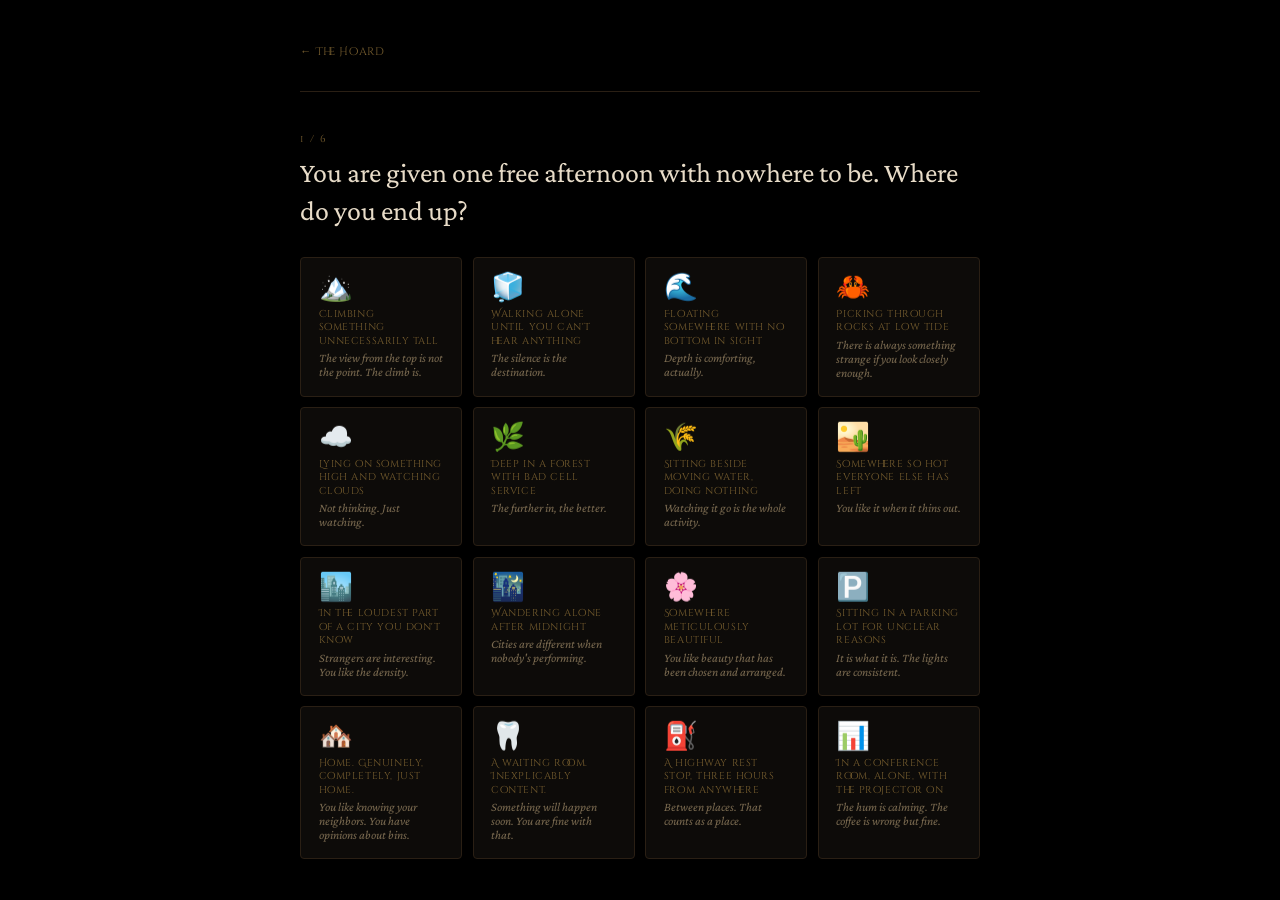
==== commit 703b622f: "new questionn, new generator, maybe fix eyeball?" ====
--- a/dragon_person_01/index.html
+++ b/dragon_person_01/index.html
@@ -1,578 +1,147 @@
-<!DOCTYPE html>
-<html lang="en">
-<head>
-  <meta charset="UTF-8">
-  <meta name="viewport" content="width=device-width, initial-scale=1.0">
-  <title>What Dragon Are You?</title>
-  <link rel="stylesheet" href="../shared.css">
-  <style>
-    /* ── Location grid ─────────────────────────────────── */
-    .location-grid {
-      display: grid;
-      grid-template-columns: repeat(auto-fill, minmax(150px, 1fr));
-      gap: 0.65rem;
-    }
-    .location-card {
-      padding: 1rem 1.1rem;
-      display: flex; flex-direction: column;
-      align-items: flex-start; gap: 0.2rem;
-    }
-    .location-emoji { font-size: 1.7rem; margin-bottom: 0.2rem; line-height: 1; }
-    .location-name  {
-      font-family: 'Cinzel Decorative', serif;
-      font-size: 0.6rem; color: var(--gold-dim);
-      letter-spacing: 0.06em; line-height: 1.4;
-    }
-    .location-sub   { font-size: 0.78rem; color: var(--text-dim); font-style: italic; }
-    .location-card.selected .location-name { color: var(--gold); }
-
-    /* ── Color grid ────────────────────────────────────── */
-    .color-grid {
-      display: grid;
-      grid-template-columns: repeat(auto-fill, minmax(148px, 1fr));
-      gap: 0.65rem;
-    }
-    .color-card {
-      padding: 0.85rem 1rem;
-      display: flex; align-items: center; gap: 0.7rem;
-    }
-    .color-swatch {
-      width: 24px; height: 24px; border-radius: 50%; flex-shrink: 0;
-      border: 2px solid rgba(255,255,255,0.1);
-    }
-    .color-name { font-size: 0.95rem; line-height: 1.2; }
-    .color-sub  { font-size: 0.72rem; color: var(--text-dim); font-style: italic; }
-
-    /* ── Option list ───────────────────────────────────── */
-    .option-list { display: flex; flex-direction: column; gap: 0.5rem; }
-    .option-card {
-      padding: 0.85rem 1.2rem;
-      display: flex; align-items: flex-start; gap: 0.9rem;
-    }
-    .option-key {
-      font-family: 'Cinzel Decorative', serif;
-      font-size: 0.58rem; color: var(--gold-dim);
-      letter-spacing: 0.1em; flex-shrink: 0;
-      width: 1.4rem; text-align: right; padding-top: 0.2rem;
-      transition: color 0.2s;
-    }
-    .option-card.selected .option-key { color: var(--gold); }
-    .option-label { font-size: 1rem; line-height: 1.35; }
-    .option-sub   { font-size: 0.76rem; color: var(--text-dim); font-style: italic; margin-top: 0.15rem; }
-
-    /* ── Reveal screen ─────────────────────────────────── */
-    #screen-reveal { text-align: center; padding: 4rem 0; }
-    #screen-reveal.screen.active { display: flex; flex-direction: column; align-items: center; justify-content: center; gap: 1.25rem; min-height: 60vh; }
-
-    .reveal-glyph {
-      font-size: 5.5rem; line-height: 1;
-      animation: breathe 3.5s ease-in-out infinite;
-      filter: drop-shadow(0 0 20px rgba(201,168,76,0.3));
-    }
-    @keyframes breathe {
-      0%,100% { transform: scale(1);    filter: drop-shadow(0 0 16px rgba(201,168,76,0.3)); }
-      50%      { transform: scale(1.05); filter: drop-shadow(0 0 40px rgba(224,92,42,0.5)); }
-    }
-    .reveal-title {
-      font-family: 'Cinzel Decorative', serif;
-      font-size: clamp(1.2rem, 3.5vw, 1.8rem);
-      color: var(--gold);
-    }
-    .reveal-sub {
-      color: var(--text-dim); font-style: italic;
-      font-size: 1.05rem; font-weight: 300;
-    }
-    .reveal-actions {
-      display: flex; gap: 0.75rem; flex-wrap: wrap; justify-content: center;
-      margin-top: 0.5rem;
-    }
-    .btn--reveal {
-      font-size: 0.88rem !important;
-      padding: 1rem 3.5rem !important;
-      letter-spacing: 0.12em !important;
-    }
-  </style>
-</head>
-<body>
-<div class="container">
-  <a href="../index.html" class="back-link">← The Hoard</a>
-  <div class="progress-bar"><div class="progress-fill" id="progress" style="width:0%"></div></div>
-
-  <!-- Q1: Location → dragon species -->
-  <div class="screen active" id="screen-1">
-    <div class="q-number">1 / 5</div>
-    <div class="q-text">Where would you most want to live?</div>
-    <div class="location-grid" id="location-grid"></div>
-  </div>
-
-  <!-- Q2: Color -->
-  <div class="screen" id="screen-2">
-    <div class="q-number">2 / 5</div>
-    <div class="q-text">What color calls to you from deep within the hoard?</div>
-    <div class="color-grid" id="color-grid"></div>
-  </div>
-
-  <!-- Q3: Eye style (seeds eye procgen independently) -->
-  <div class="screen" id="screen-3">
-    <div class="q-number">3 / 5</div>
-    <div class="q-text">Which of these describes you best?</div>
-    <div class="option-list" id="eye-list"></div>
-  </div>
-
-  <!-- Q4: Activity → pattern type -->
-  <div class="screen" id="screen-4">
-    <div class="q-number">4 / 5</div>
-    <div class="q-text">Which of these do you enjoy most?</div>
-    <div class="option-list" id="activity-list"></div>
-  </div>
-
-  <!-- Q5: Personality → pattern seed modifier -->
-  <div class="screen" id="screen-5">
-    <div class="q-number">5 / 5</div>
-    <div class="q-text">Which of these is you?</div>
-    <div class="option-list" id="personality-list"></div>
-  </div>
-
-  <!-- Reveal gate -->
-  <div class="screen" id="screen-reveal">
-    <div class="reveal-glyph">🐉</div>
-    <div class="reveal-title">Your dragon awaits.</div>
-    <div class="reveal-sub">Step through when you're ready.</div>
-    <div class="reveal-actions">
-      <button class="btn btn--ghost" id="retake-btn">Start Over</button>
-      <button class="btn btn--gold btn--reveal" id="reveal-btn">Reveal My Dragon →</button>
-    </div>
-  </div>
-</div>
-
-<script>
-// ══════════════════════════════════════════════════
-//  Q1 — LOCATIONS → dragon file
-// ══════════════════════════════════════════════════
-const LOCATIONS = [
-  { file: 'skywing',   emoji: '🏔️',  label: 'Mountain Peak',           sub: 'Wind-scraped stone, thin cold air'           },
-  { file: 'icewing',   emoji: '🧊',  label: 'Arctic Tundra',            sub: 'Silence and permafrost and pale sky'         },
-  { file: 'seawing',   emoji: '🌊',  label: 'Open Ocean',               sub: 'Horizon in every direction'                  },
-  { file: 'seawingb',  emoji: '🦀',  label: 'Coastal Tide Pools',       sub: 'The place where sea meets stone'             },
-  { file: 'rainwing',  emoji: '☁️',  label: 'Cloud Canopy',             sub: 'Above the trees, below the stars'           },
-  { file: 'leafwing',  emoji: '🌿',  label: 'Ancient Rainforest',       sub: 'Dark, wet, alive with sound'                 },
-  { file: 'mudwing',   emoji: '🌾',  label: 'River Delta',              sub: 'Slow water, reed beds, damp earth'           },
-  { file: 'sandwing',  emoji: '🏜️',  label: 'Desert Wastes',            sub: 'Heat shimmer and endless dunes'              },
-  { file: 'hivewing',  emoji: '🏙️',  label: 'Neon City',                sub: 'Towers of glass and humming cables'          },
-  { file: 'nightwing', emoji: '🌃',  label: 'City at 3am',              sub: 'Empty streets, orange lamplight'             },
-  { file: 'silkwing',  emoji: '🌸',  label: 'Botanical Garden',         sub: 'Humid glass house, ordered wildness'         },
-  { file: 'b',         emoji: '🅿️',  label: 'A Parking Lot',            sub: 'Fluorescent lights. Faded lines.'            },
-  { file: 'base',      emoji: '🏘️',  label: 'The Suburbs',              sub: 'Sprinklers at 6am. Someone mowing.'          },
-  { file: 'beta',      emoji: '🦷',  label: "Dentist's Waiting Room",   sub: 'Old magazines. Soft jazz.'                   },
-  { file: 'betab',     emoji: '⛽',  label: 'Highway Rest Stop',        sub: 'Vending machine hum. Broken soap dispenser.' },
-  { file: 'c',         emoji: '📊',  label: 'Conference Room B',        sub: 'Wrong aspect ratio. Lukewarm coffee.'        },
-];
-
-// ══════════════════════════════════════════════════
-//  Q2 — COLORS
-// ══════════════════════════════════════════════════
-const COLORS = [
-  { value: 'crimson',  label: 'Crimson',  sub: 'Fierce & passionate', hex: '#cc2200' },
-  { value: 'gold',     label: 'Gold',     sub: 'Ancient & radiant',   hex: '#c9a84c' },
-  { value: 'cobalt',   label: 'Cobalt',   sub: 'Deep & mysterious',   hex: '#1a4fa0' },
-  { value: 'emerald',  label: 'Emerald',  sub: 'Wild & verdant',      hex: '#1a7a45' },
-  { value: 'amethyst', label: 'Amethyst', sub: 'Arcane & dreaming',   hex: '#6b3fa0' },
-  { value: 'ivory',    label: 'Ivory',    sub: 'Pure & untamed',      hex: '#e8dcc8' },
-  { value: 'copper',   label: 'Copper',   sub: 'Earthy & ancient',    hex: '#b87333' },
-  { value: 'rose',     label: 'Rose',     sub: 'Soft & deadly',       hex: '#c05080' },
-  { value: 'teal',     label: 'Teal',     sub: 'Current & tide',      hex: '#2a9d8f' },
-  { value: 'silver',   label: 'Silver',   sub: 'Cold & precise',      hex: '#9ab0c0' },
-  { value: 'ochre',    label: 'Ochre',    sub: 'Dusty & ancient',     hex: '#c8860a' },
-];
-
-// ══════════════════════════════════════════════════
-//  Q3 — EYE STYLES
-//  eyeStyle value is used + dragon to seed eye procgen
-// ══════════════════════════════════════════════════
-const EYE_STYLES = [
-  { value: 'passionate',  label: 'Passionate about silly things',  sub: 'You will die on this hill. It is a very small hill.',     style: 'pink_purple_swirl'     },
-  { value: 'loyal',       label: 'Loyal to a fault',               sub: 'You have forgiven things you probably shouldn\'t have.',   style: 'gold_white_swirl'      },
-  { value: 'brave',       label: 'Brave',                          sub: 'Not fearless. You just go anyway.',                        style: 'green_gold_split'      },
-  { value: 'quiet_lover', label: 'Quiet, but love passionately',   sub: 'Depth over volume, always.',                               style: 'purple_blue_blob'      },
-  { value: 'silly',       label: 'Silly',                          sub: 'Deeply, committedly, magnificently silly.',                 style: 'rainbow_swirl'         },
-  { value: 'wizard',      label: 'Problem-solving wizard',         sub: 'You see the solution before anyone else sees the problem.', style: 'cyan_blue_space'       },
-  { value: 'misunderstood', label: 'Misunderstood artist',         sub: 'They just don\'t get it yet.',                             style: 'black_purple_stripes'  },
-  { value: 'understood',  label: 'Perfectly understood artist',    sub: 'They get it. You\'re just that good.',                     style: 'pink_purple_hearts'    },
-];
-
-// ══════════════════════════════════════════════════
-//  Q4 — ACTIVITIES → pattern type
-// ══════════════════════════════════════════════════
-const ACTIVITIES = [
-  { value: 'running',  label: 'Running',           sub: 'The open road, the wind at your heels', patternType: 'stripes'   },
-  { value: 'climbing', label: 'Climbing',           sub: 'Rock and reach, summit in sight',       patternType: 'dots'      },
-  { value: 'basking',  label: 'Basking in the sun', sub: 'Still, warm, gloriously unhurried',     patternType: 'blobs'     },
-  { value: 'dancing',  label: 'Dancing',            sub: 'Sharp edges, sudden turns',             patternType: 'sharp'     },
-  { value: 'singing',  label: 'Singing',            sub: 'A long note unfurling in the air',      patternType: 'twisting'  },
-  { value: 'surfing',  label: 'Surfing / Skating',  sub: 'Ride the rhythm of the world',          patternType: 'waves'     },
-  { value: 'sleeping', label: 'Sleeping',           sub: 'Soft, deep, blissfully formless',       patternType: 'softblur'  },
-];
-
-// ══════════════════════════════════════════════════
-//  Q5 — PERSONALITY → seeds pattern RNG
-// ══════════════════════════════════════════════════
-const PERSONALITIES = [
-  { value: 'locked_in',   label: 'Locked in',                          sub: null,                             seedMod: 0 },
-  { value: 'born_to_shit', label: 'Born to shit, forced to wipe',      sub: null,                             seedMod: 1 },
-  { value: 'jester',      label: "The world's a stage and I'm the jester", sub: null,                         seedMod: 2 },
-  { value: 'lone_wolf',   label: 'Lone wolf',                          sub: 'Black fur. Bright red eyes. Silver claws. Super big fangs.', seedMod: 3 },
-  { value: 'captain',     label: 'Captain of this sinking ship',       sub: null,                             seedMod: 4 },
-  { value: 'director',    label: 'Director of the shitshow',           sub: null,                             seedMod: 5 },
-];
-
-// ══════════════════════════════════════════════════
-//  STATE
-// ══════════════════════════════════════════════════
-const answers = {
-  dragon: null,
-  color: null, colorHex: null,
-  eyeStyle: null, eyeStyleValue: null,
-  patternType: null,
-  seedMod: null,
-};
-const SCREENS = ['screen-1','screen-2','screen-3','screen-4','screen-5','screen-reveal'];
-let current = 0;
-
-// ══════════════════════════════════════════════════
-//  COOKIES
-// ══════════════════════════════════════════════════
-function setCookie(name, val, days = 365) {
-  const d = new Date();
-  d.setTime(d.getTime() + days * 86400000);
-  document.cookie = `${name}=${encodeURIComponent(val)};expires=${d.toUTCString()};path=/`;
-}
-function deleteCookie(name) {
-  document.cookie = `${name}=;expires=Thu, 01 Jan 1970 00:00:00 UTC;path=/`;
-}
-
-// ══════════════════════════════════════════════════
-//  NAVIGATION — auto-advance on selection
-// ══════════════════════════════════════════════════
-function goTo(n) {
-  document.getElementById(SCREENS[current]).classList.remove('active');
-  current = n;
-  document.getElementById(SCREENS[current]).classList.add('active');
-  document.getElementById('progress').style.width =
-    (current / (SCREENS.length - 1) * 100) + '%';
-  window.scrollTo({ top: 0, behavior: 'smooth' });
-}
-function advance() {
-  if (current < SCREENS.length - 1) goTo(current + 1);
-}
-
-// ══════════════════════════════════════════════════
-//  SEEDED PRNG (for eye previews)
-// ══════════════════════════════════════════════════
-function mulberry32(seed) {
-  return function() {
-    seed |= 0; seed = seed + 0x6D2B79F5 | 0;
-    let t = Math.imul(seed ^ seed >>> 15, 1 | seed);
-    t = t + Math.imul(t ^ t >>> 7, 61 | t) ^ t;
-    return ((t ^ t >>> 14) >>> 0) / 4294967296;
-  };
-}
-function strHash(s) {
-  let h = 0;
-  for (let i = 0; i < s.length; i++) h = (Math.imul(31, h) + s.charCodeAt(i)) | 0;
-  return h >>> 0;
-}
-
-// ══════════════════════════════════════════════════
-//  EYE PREVIEW — mini canvas rendering per style
-//  Drawn into a 42×42 canvas thumbnail
-// ══════════════════════════════════════════════════
-function drawEyePreview(canvas, style) {
-  const ctx = canvas.getContext('2d');
-  const W = canvas.width, H = canvas.height;
-  const cx = W/2, cy = H/2, r = Math.min(W,H)/2 - 1;
-  ctx.clearRect(0, 0, W, H);
-
-  // Clip to circle
-  ctx.save();
-  ctx.beginPath(); ctx.arc(cx, cy, r, 0, Math.PI*2); ctx.clip();
-
-  const rng = mulberry32(strHash(style) ^ 0xdeadbeef);
-
-  switch(style) {
-    case 'pink_purple_swirl': {
-      const g = ctx.createRadialGradient(cx,cy,0,cx,cy,r);
-      g.addColorStop(0,'#ff80c0'); g.addColorStop(0.5,'#c050c0'); g.addColorStop(1,'#6020a0');
-      ctx.fillStyle = g; ctx.fillRect(0,0,W,H);
-      // swirl lines
-      ctx.strokeStyle='rgba(255,200,255,0.5)'; ctx.lineWidth=1.5;
-      for(let i=0;i<4;i++){
-        ctx.beginPath();
-        for(let a=0;a<Math.PI*4;a+=0.1){
-          const rad=(a/(Math.PI*4))*r*0.9;
-          const px=cx+Math.cos(a+i*1.5)*rad; const py=cy+Math.sin(a+i*1.5)*rad;
-          a<0.1?ctx.moveTo(px,py):ctx.lineTo(px,py);
-        }
-        ctx.stroke();
-      }
-      break;
-    }
-    case 'gold_white_swirl': {
-      const g = ctx.createRadialGradient(cx,cy,0,cx,cy,r);
-      g.addColorStop(0,'#fff8e0'); g.addColorStop(0.5,'#c9a84c'); g.addColorStop(1,'#7a5010');
-      ctx.fillStyle = g; ctx.fillRect(0,0,W,H);
-      ctx.strokeStyle='rgba(255,255,220,0.6)'; ctx.lineWidth=1.5;
-      for(let i=0;i<4;i++){
-        ctx.beginPath();
-        for(let a=0;a<Math.PI*4;a+=0.1){
-          const rad=(a/(Math.PI*4))*r*0.9;
-          const px=cx+Math.cos(a+i*1.5)*rad; const py=cy+Math.sin(a+i*1.5)*rad;
-          a<0.1?ctx.moveTo(px,py):ctx.lineTo(px,py);
-        }
-        ctx.stroke();
-      }
-      break;
-    }
-    case 'green_gold_split': {
-      // Left half green, right half gold
-      const gl = ctx.createLinearGradient(0,0,W,0);
-      gl.addColorStop(0,'#1a7a30'); gl.addColorStop(0.48,'#1a9a40');
-      gl.addColorStop(0.52,'#c9a84c'); gl.addColorStop(1,'#8a6010');
-      ctx.fillStyle=gl; ctx.fillRect(0,0,W,H);
-      // split line
-      ctx.strokeStyle='rgba(255,255,200,0.4)'; ctx.lineWidth=1;
-      ctx.beginPath(); ctx.moveTo(cx,0); ctx.lineTo(cx,H); ctx.stroke();
-      break;
-    }
-    case 'purple_blue_blob': {
-      ctx.fillStyle='#0a0520'; ctx.fillRect(0,0,W,H);
-      // blurry blobs via radial gradients
-      [[cx-5,cy-4,'#4020a0'],[cx+4,cy+3,'#1040c0'],[cx,cy,'#6030b0']].forEach(([bx,by,col])=>{
-        const bg=ctx.createRadialGradient(bx,by,0,bx,by,r*0.7);
-        bg.addColorStop(0,col+'cc'); bg.addColorStop(1,'transparent');
-        ctx.fillStyle=bg; ctx.fillRect(0,0,W,H);
-      });
-      break;
-    }
-    case 'rainbow_swirl': {
-      for(let i=0;i<360;i+=3){
-        const a1=i*Math.PI/180, a2=(i+3)*Math.PI/180;
-        ctx.beginPath(); ctx.moveTo(cx,cy);
-        ctx.arc(cx,cy,r,a1,a2); ctx.closePath();
-        ctx.fillStyle=`hsl(${i},100%,55%)`; ctx.fill();
-      }
-      // white swirl overlay
-      ctx.strokeStyle='rgba(255,255,255,0.4)'; ctx.lineWidth=1.2;
-      for(let i=0;i<3;i++){
-        ctx.beginPath();
-        for(let a=0;a<Math.PI*3;a+=0.08){
-          const rad=(a/(Math.PI*3))*r*0.85;
-          const px=cx+Math.cos(a+i*2.1)*rad; const py=cy+Math.sin(a+i*2.1)*rad;
-          a<0.08?ctx.moveTo(px,py):ctx.lineTo(px,py);
-        }
-        ctx.stroke();
-      }
-      break;
-    }
-    case 'cyan_blue_space': {
-      ctx.fillStyle='#000820'; ctx.fillRect(0,0,W,H);
-      // space blobs
-      [[cx-4,cy-4,'#00c0d0'],[cx+5,cy+3,'#0040c0']].forEach(([bx,by,col])=>{
-        const bg=ctx.createRadialGradient(bx,by,0,bx,by,r*0.65);
-        bg.addColorStop(0,col+'bb'); bg.addColorStop(1,'transparent');
-        ctx.fillStyle=bg; ctx.fillRect(0,0,W,H);
-      });
-      // gold sparkles
-      ctx.fillStyle='#ffd700';
-      for(let i=0;i<8;i++){
-        const sx=rng()*W, sy=rng()*H, sr=0.6+rng()*1.2;
-        ctx.beginPath(); ctx.arc(sx,sy,sr,0,Math.PI*2); ctx.fill();
-      }
-      break;
-    }
-    case 'black_purple_stripes': {
-      ctx.fillStyle='#080510'; ctx.fillRect(0,0,W,H);
-      ctx.strokeStyle='#3a1060'; ctx.lineWidth=3;
-      for(let i=-W;i<W*2;i+=6){
-        ctx.beginPath(); ctx.moveTo(i,0); ctx.lineTo(i+H,H); ctx.stroke();
-      }
-      break;
-    }
-    case 'pink_purple_hearts': {
-      const g=ctx.createRadialGradient(cx,cy,0,cx,cy,r);
-      g.addColorStop(0,'#ffb0d0'); g.addColorStop(1,'#c060a0');
-      ctx.fillStyle=g; ctx.fillRect(0,0,W,H);
-      // tiny hearts
-      ctx.fillStyle='rgba(160,40,120,0.5)';
-      [[cx-7,cy-5],[cx+6,cy+4],[cx-2,cy+8]].forEach(([hx,hy])=>{
-        const s=3;
-        ctx.beginPath();
-        ctx.moveTo(hx,hy+s*0.5);
-        ctx.bezierCurveTo(hx,hy-s*0.3, hx-s*1.2,hy-s*0.8, hx-s*1.2,hy);
-        ctx.bezierCurveTo(hx-s*1.2,hy+s*0.8, hx,hy+s*1.2, hx,hy+s*1.5);
-        ctx.bezierCurveTo(hx,hy+s*1.2, hx+s*1.2,hy+s*0.8, hx+s*1.2,hy);
-        ctx.bezierCurveTo(hx+s*1.2,hy-s*0.8, hx,hy-s*0.3, hx,hy+s*0.5);
-        ctx.fill();
-      });
-      break;
-    }
-  }
-  ctx.restore();
-  // iris ring
-  ctx.beginPath(); ctx.arc(cx,cy,r*0.35,0,Math.PI*2);
-  ctx.strokeStyle='rgba(0,0,0,0.6)'; ctx.lineWidth=1.5; ctx.stroke();
-  // pupil
-  ctx.beginPath(); ctx.arc(cx,cy,r*0.18,0,Math.PI*2);
-  ctx.fillStyle='rgba(0,0,0,0.8)'; ctx.fill();
-}
-
-// ══════════════════════════════════════════════════
-//  BUILD Q1 — location grid
-// ══════════════════════════════════════════════════
-const lgrid = document.getElementById('location-grid');
-LOCATIONS.forEach(loc => {
-  const btn = document.createElement('button');
-  btn.className = 'choice-card location-card';
-  btn.innerHTML = `
-    <div class="location-emoji">${loc.emoji}</div>
-    <div class="location-name">${loc.label}</div>
-    <div class="location-sub">${loc.sub}</div>
-  `;
-  btn.addEventListener('click', () => {
-    lgrid.querySelectorAll('.location-card').forEach(c => c.classList.remove('selected'));
-    btn.classList.add('selected');
-    answers.dragon = loc.file;
-    setTimeout(advance, 180);
-  });
-  lgrid.appendChild(btn);
-});
-
-// ══════════════════════════════════════════════════
-//  BUILD Q2 — color grid
-// ══════════════════════════════════════════════════
-const cgrid = document.getElementById('color-grid');
-COLORS.forEach(c => {
-  const btn = document.createElement('button');
-  btn.className = 'choice-card color-card';
-  btn.innerHTML = `
-    <span class="color-swatch" style="background:${c.hex}"></span>
-    <span>
-      <div class="color-name">${c.label}</div>
-      <div class="color-sub">${c.sub}</div>
-    </span>
-  `;
-  btn.addEventListener('click', () => {
-    cgrid.querySelectorAll('.color-card').forEach(b => b.classList.remove('selected'));
-    btn.classList.add('selected');
-    answers.color = c.value;
-    answers.colorHex = c.hex;
-    setTimeout(advance, 180);
-  });
-  cgrid.appendChild(btn);
-});
-
-// ══════════════════════════════════════════════════
-//  BUILD Q3 — eye style list (with mini previews)
-// ══════════════════════════════════════════════════
-const elist = document.getElementById('eye-list');
-EYE_STYLES.forEach((e, i) => {
-  const btn = document.createElement('button');
-  btn.className = 'choice-card option-card';
-
-  // Build mini preview canvas
-  const previewWrap = document.createElement('div');
-  previewWrap.style.cssText = 'width:36px;height:36px;border-radius:50%;overflow:hidden;flex-shrink:0;border:1px solid var(--border-bright);background:#111;';
-  const previewCanvas = document.createElement('canvas');
-  previewCanvas.width = 36; previewCanvas.height = 36;
-  previewCanvas.style.cssText = 'width:36px;height:36px;';
-  previewWrap.appendChild(previewCanvas);
-
-  btn.innerHTML = `
-    <span class="option-key">${String.fromCharCode(65+i)}</span>
-    <span style="display:flex;align-items:center;gap:0.8rem;flex:1">
-      <span>
-        <div class="option-label">${e.label}</div>
-        <div class="option-sub">${e.sub}</div>
-      </span>
-    </span>
-  `;
-  // Insert preview after key
-  btn.querySelector('span[style]').prepend(previewWrap);
-
-  // Draw preview after DOM insertion (needs to be visible)
-  requestAnimationFrame(() => drawEyePreview(previewCanvas, e.style));
-
-  btn.addEventListener('click', () => {
-    elist.querySelectorAll('.option-card').forEach(b => b.classList.remove('selected'));
-    btn.classList.add('selected');
-    answers.eyeStyle = e.style;
-    answers.eyeStyleValue = e.value;
-    setTimeout(advance, 180);
-  });
-  elist.appendChild(btn);
-});
-
-// ══════════════════════════════════════════════════
-//  BUILD Q4 — activity list
-// ══════════════════════════════════════════════════
-const alist = document.getElementById('activity-list');
-ACTIVITIES.forEach((a, i) => {
-  const btn = document.createElement('button');
-  btn.className = 'choice-card option-card';
-  btn.innerHTML = `
-    <span class="option-key">${String.fromCharCode(65+i)}</span>
-    <span>
-      <div class="option-label">${a.label}</div>
-      <div class="option-sub">${a.sub}</div>
-    </span>
-  `;
-  btn.addEventListener('click', () => {
-    alist.querySelectorAll('.option-card').forEach(b => b.classList.remove('selected'));
-    btn.classList.add('selected');
-    answers.activity    = a.value;
-    answers.patternType = a.patternType;
-    setTimeout(advance, 180);
-  });
-  alist.appendChild(btn);
-});
-
-// ══════════════════════════════════════════════════
-//  BUILD Q5 — personality list
-// ══════════════════════════════════════════════════
-const plist = document.getElementById('personality-list');
-PERSONALITIES.forEach((p, i) => {
-  const btn = document.createElement('button');
-  btn.className = 'choice-card option-card';
-  btn.innerHTML = `
-    <span class="option-key">${String.fromCharCode(65+i)}</span>
-    <span>
-      <div class="option-label">${p.label}</div>
-      ${p.sub ? `<div class="option-sub">${p.sub}</div>` : ''}
-    </span>
-  `;
-  btn.addEventListener('click', () => {
-    plist.querySelectorAll('.option-card').forEach(b => b.classList.remove('selected'));
-    btn.classList.add('selected');
-    answers.personality = p.value;
-    answers.seedMod     = p.seedMod;
-    setTimeout(advance, 180);
-  });
-  plist.appendChild(btn);
-});
-
-// ══════════════════════════════════════════════════
-//  REVEAL + RETAKE
-// ══════════════════════════════════════════════════
-document.getElementById('reveal-btn').addEventListener('click', () => {
-  setCookie('quiz_dragon_person_01_answers', JSON.stringify(answers));
-  setCookie('quiz_dragon_person_01_done', 'true');
-  window.location.href = 'result.html';
-});
-
-document.getElementById('retake-btn').addEventListener('click', () => {
-  deleteCookie('quiz_dragon_person_01_answers');
-  deleteCookie('quiz_dragon_person_01_done');
-  window.location.reload();
-});
-</script>
-</body>
-</html>+<!DOCTYPE html>
+<html lang="en">
+<head>
+  <meta charset="UTF-8">
+  <meta name="viewport" content="width=device-width, initial-scale=1.0">
+  <title>What Dragon Are You?</title>
+  <link rel="stylesheet" href="../shared.css">
+  <style>
+    #screen-reveal {
+      min-height: 60vh;
+      display: none;
+      flex-direction: column; align-items: center; justify-content: center;
+      text-align: center; gap: 1.25rem;
+    }
+    #screen-reveal.active { display: flex; animation: screenIn 0.35s ease; }
+
+    .reveal-glyph {
+      font-size: 5.5rem; line-height: 1;
+      filter: drop-shadow(0 0 20px rgba(201,168,76,0.3));
+      animation: breathe 3.5s ease-in-out infinite;
+    }
+    @keyframes breathe {
+      0%,100% { transform: scale(1);    filter: drop-shadow(0 0 16px rgba(201,168,76,0.3)); }
+      50%      { transform: scale(1.05); filter: drop-shadow(0 0 40px rgba(224,92,42,0.5)); }
+    }
+    .reveal-title {
+      font-family: 'Cinzel Decorative', serif;
+      font-size: clamp(1.2rem, 3.5vw, 1.8rem);
+      color: var(--gold);
+    }
+    .reveal-sub {
+      color: var(--text-dim); font-style: italic;
+      font-size: 1.05rem; font-weight: 300;
+    }
+    .reveal-actions {
+      display: flex; gap: 0.75rem; flex-wrap: wrap;
+      justify-content: center; margin-top: 0.5rem;
+    }
+  </style>
+</head>
+<body>
+<div class="container">
+  <a href="../index.html" class="back-link">← The Hoard</a>
+  <div class="progress-bar"><div class="progress-fill" id="progress" style="width:0%"></div></div>
+
+  <div id="question-host"></div>
+
+  <div id="screen-reveal">
+    <div class="reveal-glyph">🐉</div>
+    <div class="reveal-title">Your dragon awaits.</div>
+    <div class="reveal-sub">Step through when you're ready.</div>
+    <div class="reveal-actions">
+      <button class="btn btn--ghost" id="retake-btn">Start Over</button>
+      <button class="btn btn--gold" style="font-size:0.88rem;padding:1rem 3.5rem;letter-spacing:0.12em"
+              id="reveal-btn">Reveal My Dragon →</button>
+    </div>
+  </div>
+</div>
+
+<script type="module">
+const QUESTION_MODULES = [
+  './questions/q1_location.js',
+  './questions/q2_color.js',
+  './questions/q3_eye.js',
+  './questions/q4_activity.js',
+  './questions/q5_personality.js',
+  './questions/q6_pattern_color.js',
+];
+
+function setCookie(name, val, days = 365) {
+  const d = new Date();
+  d.setTime(d.getTime() + days * 86400000);
+  document.cookie = `${name}=${encodeURIComponent(val)};expires=${d.toUTCString()};path=/`;
+}
+function deleteCookie(name) {
+  document.cookie = `${name}=;expires=Thu, 01 Jan 1970 00:00:00 UTC;path=/`;
+}
+
+const host     = document.getElementById('question-host');
+const reveal   = document.getElementById('screen-reveal');
+const progress = document.getElementById('progress');
+
+const answers = { descriptions: [] };
+const TOTAL   = QUESTION_MODULES.length + 1;
+
+function setProgress(step) {
+  progress.style.width = (step / (TOTAL - 1) * 100) + '%';
+}
+
+const modules = await Promise.all(QUESTION_MODULES.map(p => import(p)));
+
+let currentStep = 0;
+
+function showStep(index) {
+  host.innerHTML = '';
+  currentStep = index;
+  setProgress(index);
+  window.scrollTo({ top: 0, behavior: 'smooth' });
+
+  if (index >= modules.length) {
+    reveal.classList.add('active');
+    return;
+  }
+
+  reveal.classList.remove('active');
+
+  const mod    = modules[index];
+  const screen = document.createElement('div');
+  screen.className = 'screen active';
+
+  const qNum = document.createElement('div');
+  qNum.className = 'q-number';
+  qNum.textContent = `${index + 1} / ${modules.length}`;
+
+  const qText = document.createElement('div');
+  qText.className = 'q-text';
+  qText.textContent = mod.meta.prompt;
+
+  screen.appendChild(qNum);
+  screen.appendChild(qText);
+
+  mod.render(screen, (payload) => {
+    const { description, ...rest } = payload;
+    Object.assign(answers, rest);
+    if (description) answers.descriptions.push(description);
+    showStep(index + 1);
+  });
+
+  host.appendChild(screen);
+}
+
+showStep(0);
+
+document.getElementById('reveal-btn').addEventListener('click', () => {
+  setCookie('quiz_dragon_person_01_answers', JSON.stringify(answers));
+  setCookie('quiz_dragon_person_01_done', 'true');
+  window.location.href = 'result.html';
+});
+
+document.getElementById('retake-btn').addEventListener('click', () => {
+  deleteCookie('quiz_dragon_person_01_answers');
+  deleteCookie('quiz_dragon_person_01_done');
+  window.location.reload();
+});
+</script>
+</body>
+</html>
